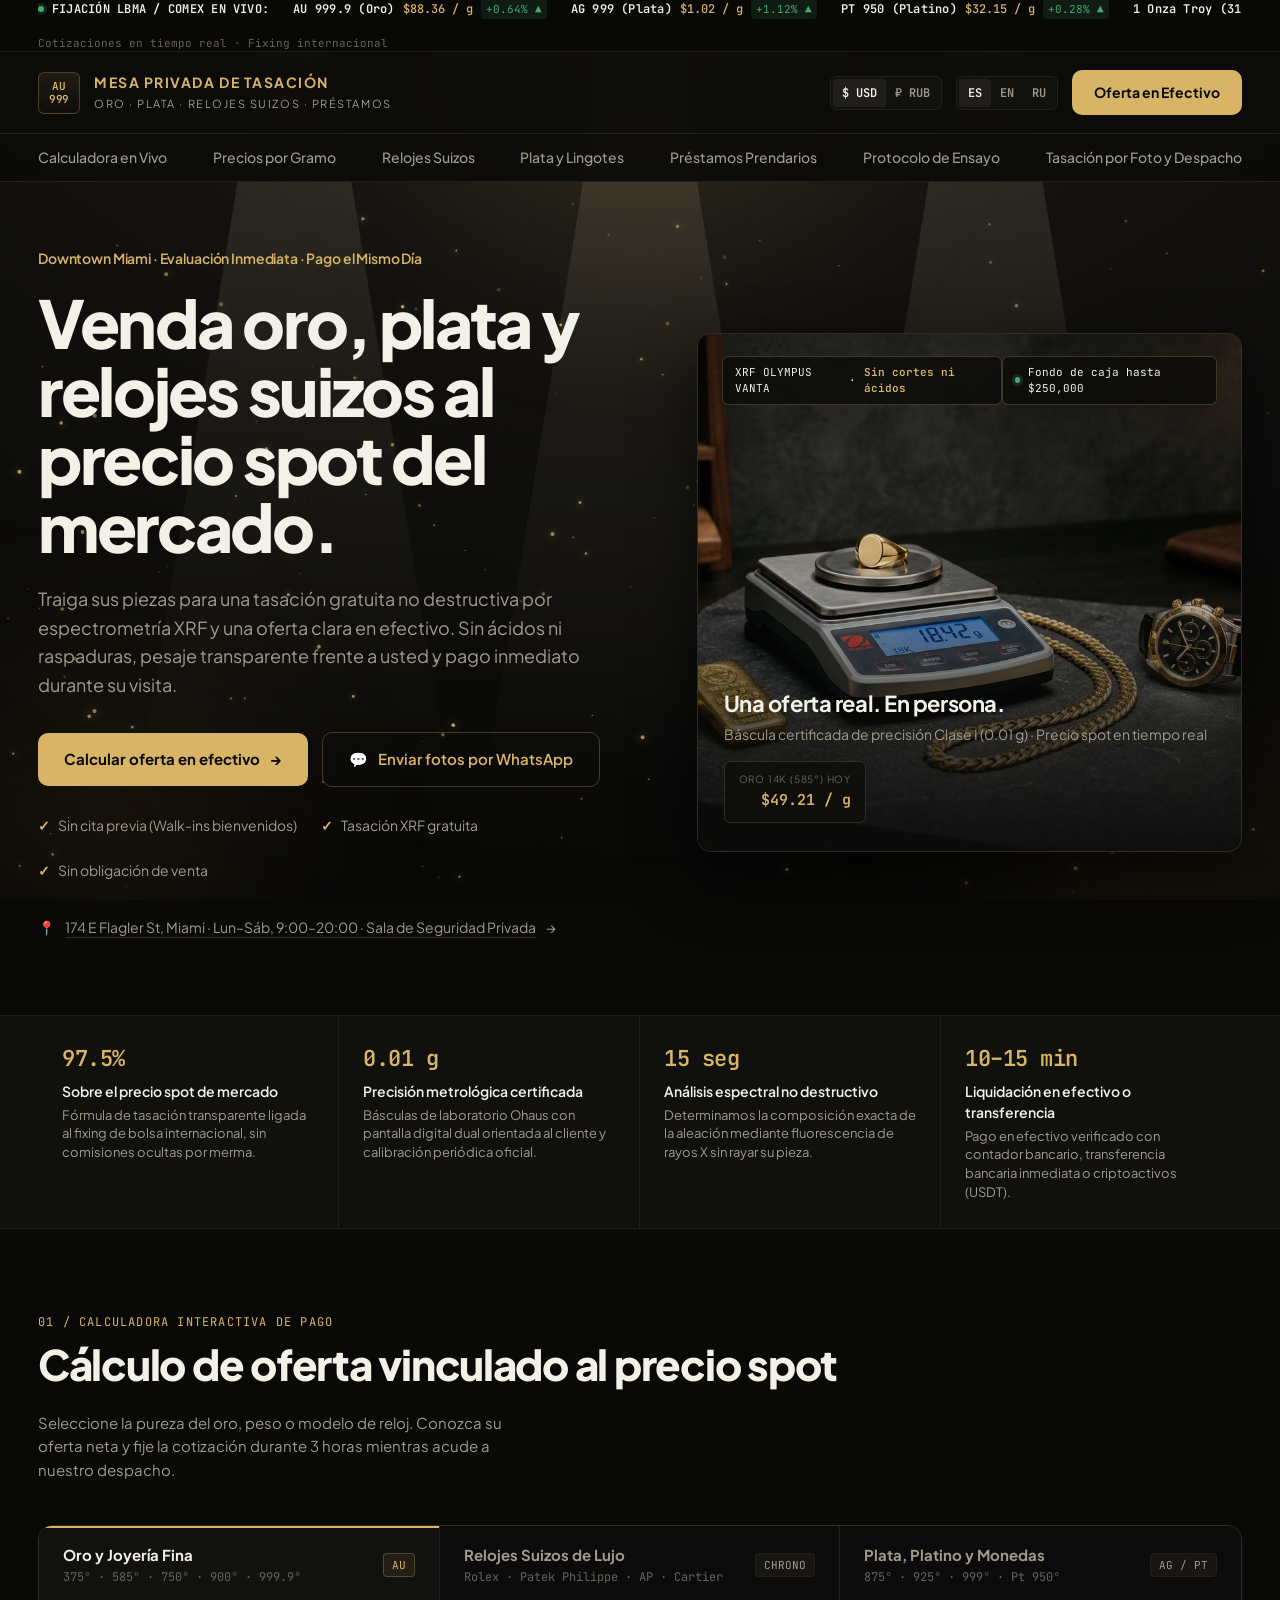
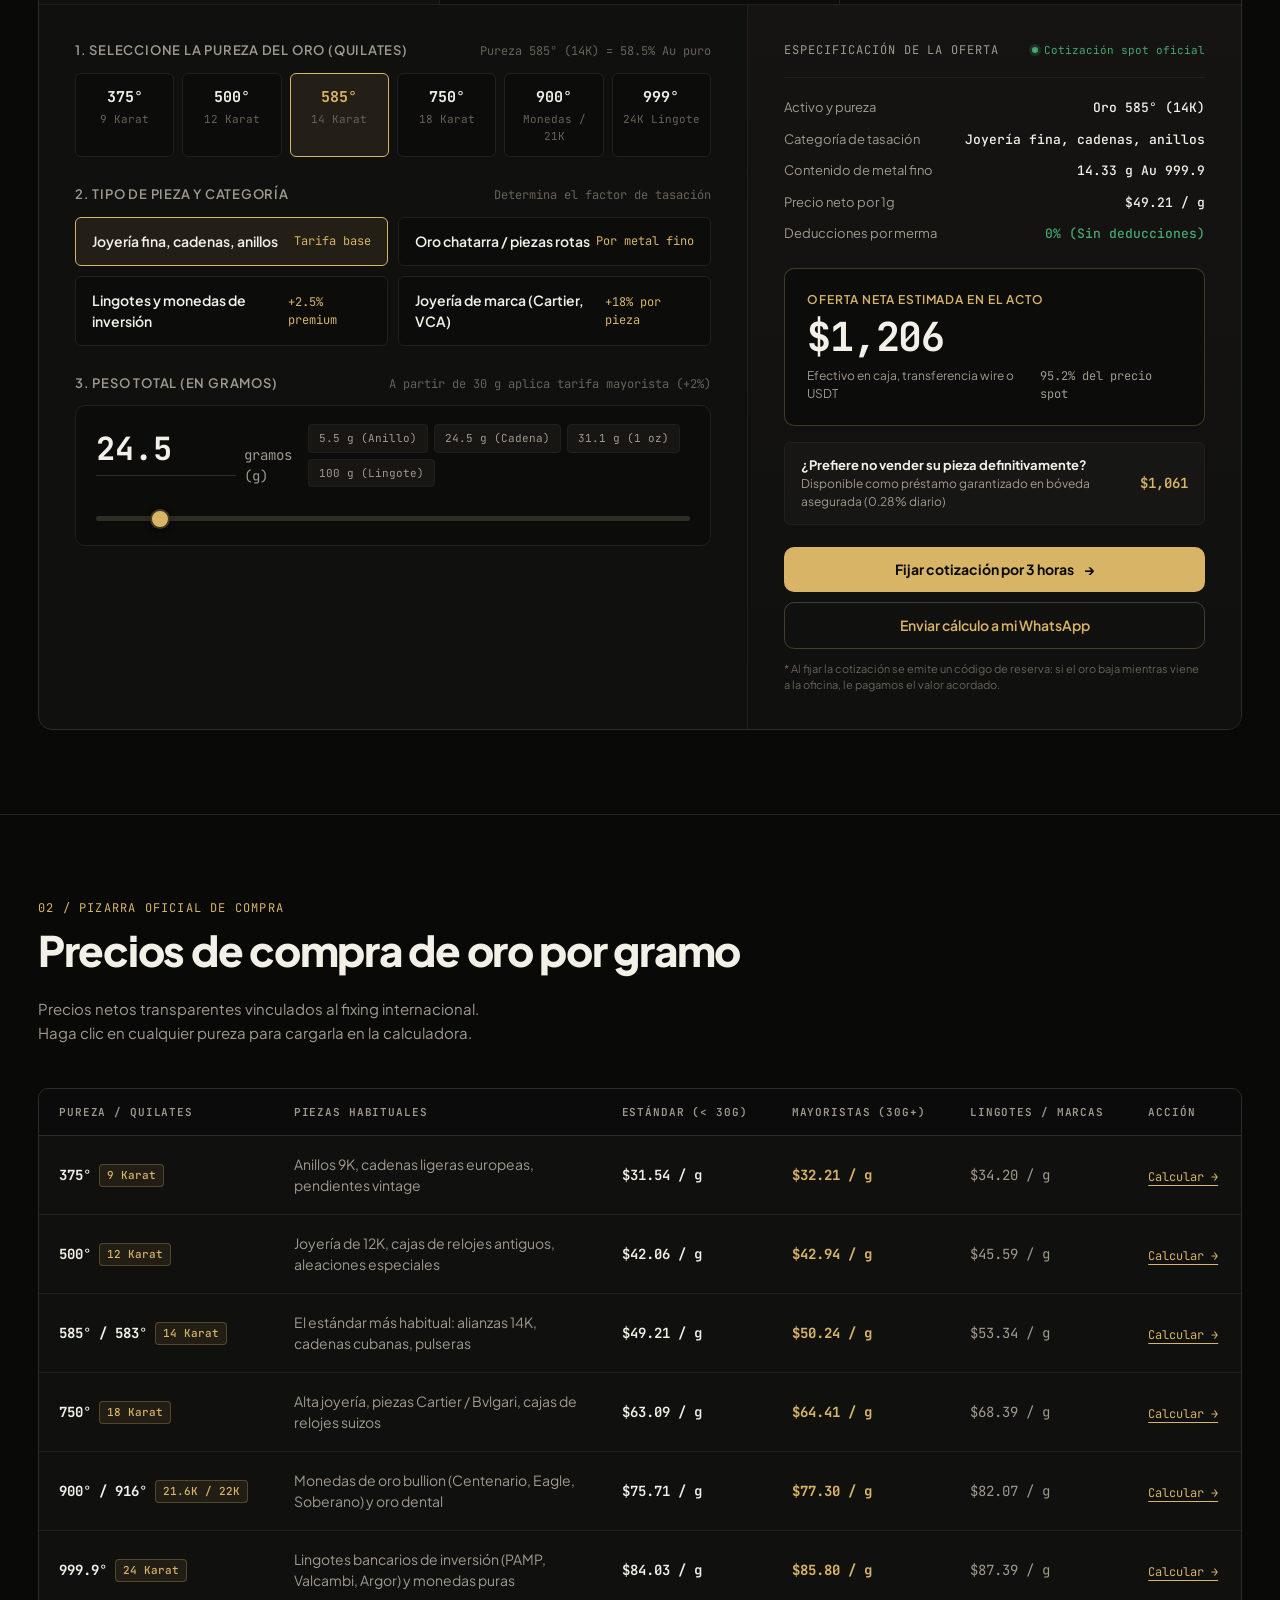
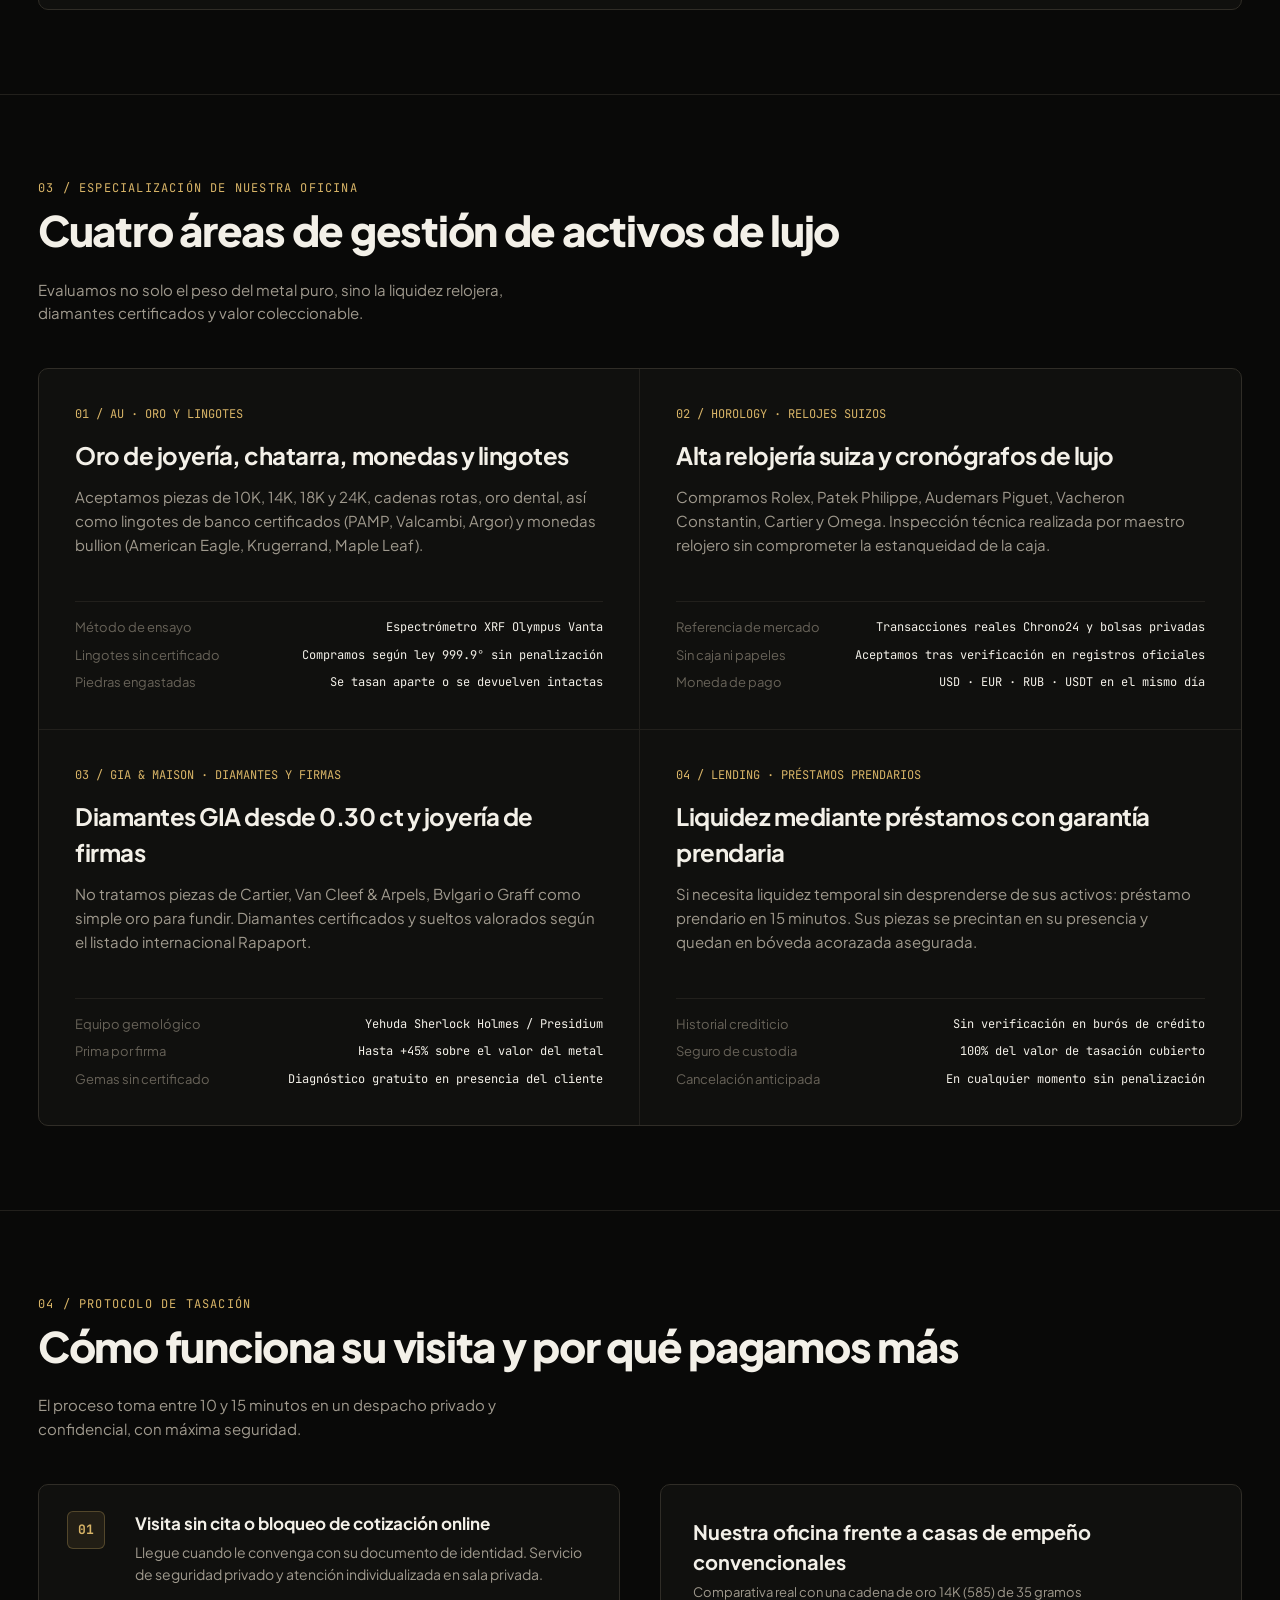
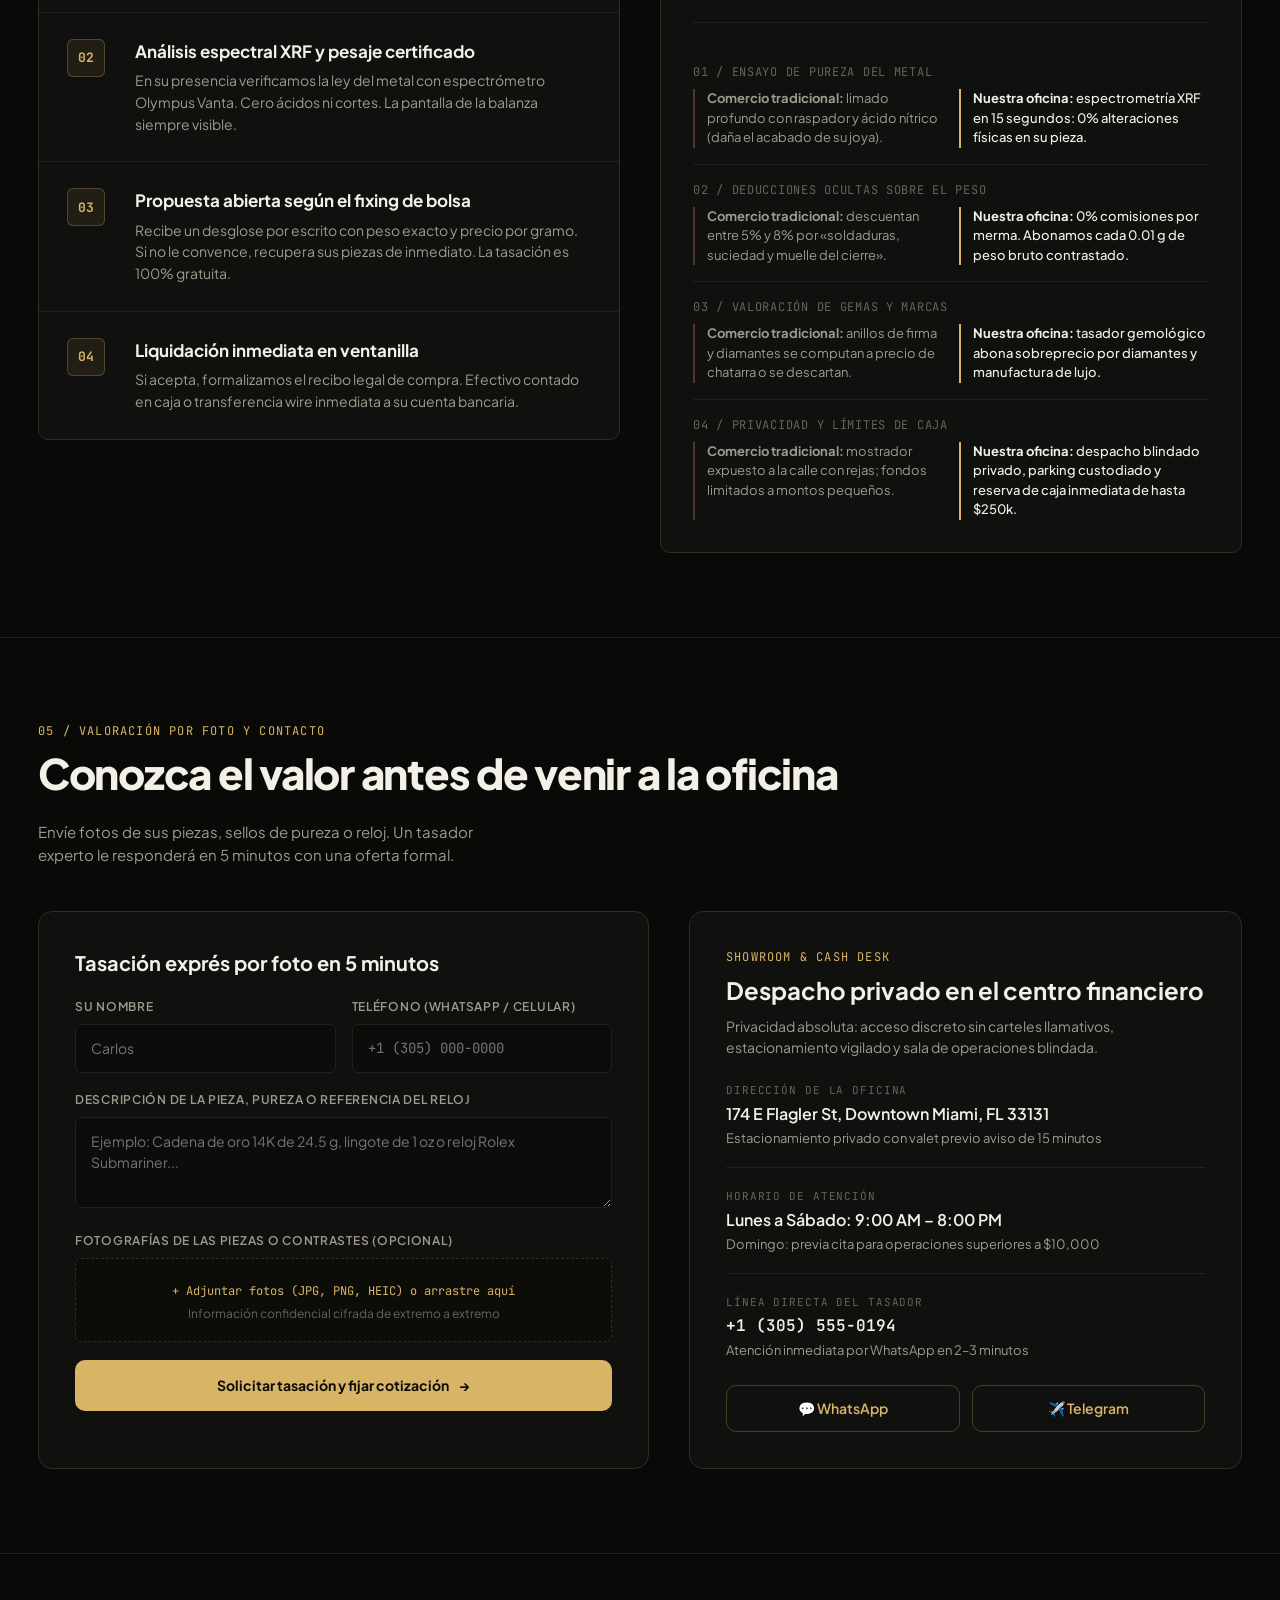
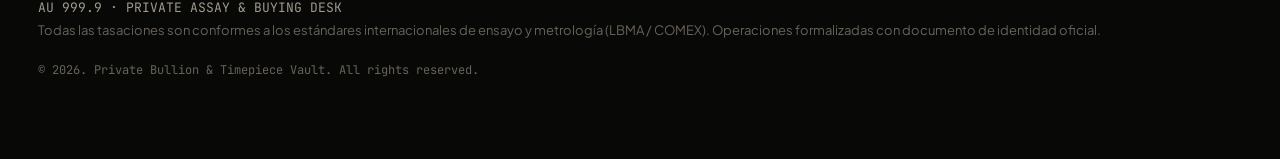
==== index.html @ cec9e01a "Gold, silver & watch private buying desk landing page" ====
<!DOCTYPE html>
<html lang="es">
<head>
  <meta charset="UTF-8" />
  <meta name="viewport" content="width=device-width, initial-scale=1.0" />
  <title data-i18n="page_title">Oficina Privada de Tasación · Oro, Plata y Relojes Suizos</title>
  <link rel="preconnect" href="https://fonts.googleapis.com">
  <link rel="preconnect" href="https://fonts.gstatic.com" crossorigin>
  <link href="https://fonts.googleapis.com/css2?family=Instrument+Serif:ital@0;1&family=JetBrains+Mono:wght@400;500;600;700&family=Plus+Jakarta+Sans:wght@400;500;600;700;800&display=swap" rel="stylesheet">
  <link rel="stylesheet" href="./styles.css" />
</head>
<body>

  <!-- IER ANIMATED BACKGROUND LAYER -->
  <div class="ier-bg" aria-hidden="true">
    <div class="ier-bg__blob ier-bg__blob--1"></div>
    <div class="ier-bg__blob ier-bg__blob--2"></div>
    <div class="ier-bg__blob ier-bg__blob--3"></div>
    <div class="ier-bg__lines"></div>
    <div class="ier-bg__beam ier-bg__beam--1"></div>
    <div class="ier-bg__beam ier-bg__beam--2"></div>
    <div class="ier-bg__beam ier-bg__beam--3"></div>
    <canvas></canvas>
    <div class="ier-bg__sheen"></div>
    <div class="ier-bg__vignette"></div>
  </div>

  <div class="page-content">
  <!-- TOP LIVE SPOT TICKER BAR -->
  <div class="spot-strip">
    <div class="container spot-strip-inner">
      <div class="spot-tickers">
        <div class="spot-item">
          <span class="spot-dot"></span>
          <span class="spot-symbol" data-i18n="spot_label">FIJACIÓN LBMA / COMEX:</span>
        </div>
        <div class="spot-item">
          <span class="spot-symbol" data-i18n="spot_au_name">AU 999.9 (Oro)</span>
          <span class="spot-price" id="ticker-au">$88.36/g</span>
          <span class="spot-delta">+0.64% ▲</span>
        </div>
        <div class="spot-item">
          <span class="spot-symbol" data-i18n="spot_ag_name">AG 999 (Plata)</span>
          <span class="spot-price" id="ticker-ag">$1.02/g</span>
          <span class="spot-delta">+1.12% ▲</span>
        </div>
        <div class="spot-item">
          <span class="spot-symbol" data-i18n="spot_pt_name">PT 950 (Platino)</span>
          <span class="spot-price" id="ticker-pt">$32.15/g</span>
          <span class="spot-delta">+0.28% ▲</span>
        </div>
        <div class="spot-item">
          <span class="spot-symbol" data-i18n="spot_oz_name">1 Onza Troy (31.1035 g)</span>
          <span class="spot-price" id="ticker-oz">$2,748.50</span>
        </div>
      </div>
      <div class="spot-meta">
        <span class="spot-source" id="spot-updated-time" data-i18n="spot_updated_text">Cotizaciones en tiempo real · Fixing internacional</span>
      </div>
    </div>
  </div>

  <!-- SITE HEADER (INSPIRED BY IRON EAGLE RESERVE LAYOUT, UNBRANDED LUXURY) -->
  <header class="site-header">
    <div class="container">
      <div class="header-top">
        <a href="#" class="brand-mark">
          <div class="hallmark-stamp" title="Contrastes de ensayo AU 999.9">
            AU<br>999
          </div>
          <div class="brand-text-wrap">
            <span class="brand-title" id="editable-brand-title" data-i18n="brand_title">MESA PRIVADA DE TASACIÓN</span>
            <span class="brand-subtitle" id="editable-brand-sub" data-i18n="brand_subtitle">ORO · PLATA · RELOJES SUIZOS · PRÉSTAMOS</span>
          </div>
        </a>

        <div class="header-actions">
          <div class="currency-switch" aria-label="Moneda de cotización">
            <button type="button" class="switch-btn active" data-curr="usd" id="btn-curr-usd">$ USD</button>
            <button type="button" class="switch-btn" data-curr="rub" id="btn-curr-rub">₽ RUB</button>
          </div>

          <div class="lang-switch" aria-label="Idioma">
            <button type="button" class="switch-btn active" data-lang="es" id="btn-lang-es">ES</button>
            <button type="button" class="switch-btn" data-lang="en" id="btn-lang-en">EN</button>
            <button type="button" class="switch-btn" data-lang="ru" id="btn-lang-ru">RU</button>
          </div>

          <a href="#calculator-section" class="btn-gold" data-i18n="header_cta">Oferta en Efectivo</a>
        </div>
      </div>
    </div>

    <div class="header-nav-bar">
      <div class="container">
        <nav class="header-nav">
          <a href="#calculator-section" class="nav-link" data-i18n="nav_calc">Calculadora en Vivo</a>
          <a href="#rates-section" class="nav-link" data-i18n="nav_gold">Precios por Gramo</a>
          <a href="#categories-section" class="nav-link" data-i18n="nav_watches">Relojes Suizos</a>
          <a href="#categories-section" class="nav-link" data-i18n="nav_silver">Plata y Lingotes</a>
          <a href="#categories-section" class="nav-link" data-i18n="nav_loans">Préstamos Prendarios</a>
          <a href="#protocol-section" class="nav-link" data-i18n="nav_protocol">Protocolo de Ensayo</a>
          <a href="#contact-section" class="nav-link" data-i18n="nav_contact">Tasación por Foto y Despacho</a>
        </nav>
      </div>
    </div>
  </header>

  <!-- HERO SECTION -->
  <section class="hero-section">
    <div class="container">
      <div class="hero-grid">
        <!-- Left Column -->
        <div class="hero-copy">
          <div class="hero-eyebrow" id="hero-eyebrow" data-i18n="hero_eyebrow">
            Downtown Miami · Evaluación Inmediata · Pago el Mismo Día
          </div>

          <h1 class="hero-title" data-i18n="hero_title">
            Venda oro, plata y relojes suizos al precio spot del mercado.
          </h1>

          <p class="hero-lead" data-i18n="hero_lead">
            Traiga sus piezas para una tasación gratuita no destructiva por espectrometría XRF y una oferta clara en efectivo. Sin ácidos ni raspaduras, pesaje transparente frente a usted y pago inmediato durante su visita.
          </p>

          <div class="hero-cta-row">
            <a href="#calculator-section" class="btn-gold">
              <span data-i18n="hero_btn_primary">Calcular oferta en efectivo</span>
              <span>→</span>
            </a>
            <button type="button" class="btn-outline-gold" id="open-photo-modal-btn">
              <span>💬</span>
              <span data-i18n="hero_btn_whatsapp">Enviar fotos por WhatsApp</span>
            </button>
          </div>

          <div class="hero-trust-row">
            <div class="trust-item">
              <span class="trust-check">✓</span>
              <span data-i18n="trust_1">Sin cita previa (Walk-ins bienvenidos)</span>
            </div>
            <div class="trust-item">
              <span class="trust-check">✓</span>
              <span data-i18n="trust_2">Tasación XRF gratuita</span>
            </div>
            <div class="trust-item">
              <span class="trust-check">✓</span>
              <span data-i18n="trust_3">Sin obligación de venta</span>
            </div>
          </div>

          <a href="#contact-section" class="hero-location-link">
            <span>📍</span>
            <span class="hero-location-text" id="hero-address-line" data-i18n="hero_address">
              174 E Flagler St, Miami · Lun–Sáb, 9:00–20:00 · Sala de Seguridad Privada
            </span>
            <span>→</span>
          </a>
        </div>

        <!-- Right Column: Studio Desk Photograph -->
        <div class="hero-visual-card">
          <img
            src="./hero-desk.jpg"
            alt="Mesa de ensayo de metales preciosos y alta relojería"
            class="hero-visual-img"
          />
          <div class="hero-visual-overlay"></div>

          <div class="hero-visual-top">
            <div class="assay-badge">
              <span>XRF OLYMPUS VANTA</span>
              <span>·</span>
              <span class="assay-badge-gold" data-i18n="badge_no_acid">Sin cortes ni ácidos</span>
            </div>
            <div class="assay-badge">
              <span class="spot-dot"></span>
              <span id="badge-cash-desk-text" data-i18n="badge_cash_desk">Fondo de caja hasta $250,000</span>
            </div>
          </div>

          <div class="hero-visual-bottom">
            <div class="hero-visual-caption">
              <h3 data-i18n="photo_caption_title">Una oferta real. En persona.</h3>
              <p id="photo-caption-sub" data-i18n="photo_caption_sub">Báscula certificada de precisión Clase I (0.01 g) · Precio spot en tiempo real</p>
            </div>
            <div class="hero-live-scale-pill">
              <span class="scale-pill-label" data-i18n="scale_pill_label">Oro 14K (585°) hoy</span>
              <span class="scale-pill-value" id="hero-pill-585">$49.50 / g</span>
            </div>
          </div>
        </div>
      </div>
    </div>
  </section>

  <!-- KEY GUARANTEES LEDGER STRIP -->
  <div class="ledger-strip">
    <div class="container">
      <div class="ledger-grid">
        <div class="ledger-cell">
          <div class="ledger-num tabular">97.5%</div>
          <div class="ledger-title" data-i18n="ledger_1_title">Sobre el precio spot de mercado</div>
          <div class="ledger-desc" data-i18n="ledger_1_desc">Fórmula de tasación transparente ligada al fixing de bolsa internacional, sin comisiones ocultas por merma.</div>
        </div>
        <div class="ledger-cell">
          <div class="ledger-num tabular">0.01 g</div>
          <div class="ledger-title" data-i18n="ledger_2_title">Precisión metrológica certificada</div>
          <div class="ledger-desc" data-i18n="ledger_2_desc">Básculas de laboratorio Ohaus con pantalla digital dual orientada al cliente y calibración periódica oficial.</div>
        </div>
        <div class="ledger-cell">
          <div class="ledger-num tabular">15 seg</div>
          <div class="ledger-title" data-i18n="ledger_3_title">Análisis espectral no destructivo</div>
          <div class="ledger-desc" data-i18n="ledger_3_desc">Determinamos la composición exacta de la aleación mediante fluorescencia de rayos X sin rayar su pieza.</div>
        </div>
        <div class="ledger-cell">
          <div class="ledger-num tabular">10–15 min</div>
          <div class="ledger-title" data-i18n="ledger_4_title">Liquidación en efectivo o transferencia</div>
          <div class="ledger-desc" data-i18n="ledger_4_desc">Pago en efectivo verificado con contador bancario, transferencia bancaria inmediata o criptoactivos (USDT).</div>
        </div>
      </div>
    </div>
  </div>

  <!-- INTERACTIVE CALCULATOR SECTION -->
  <section class="section" id="calculator-section">
    <div class="container">
      <div class="section-header">
        <div>
          <span class="section-kicker" data-i18n="calc_kicker">01 / CALCULADORA INTERACTIVA DE PAGO</span>
          <h2 class="section-title" data-i18n="calc_title">Cálculo de oferta vinculado al precio spot</h2>
        </div>
        <p class="section-subtitle" data-i18n="calc_subtitle">
          Seleccione la pureza del oro, peso o modelo de reloj. Conozca su oferta neta y fije la cotización durante 3 horas mientras acude a nuestro despacho.
        </p>
      </div>

      <div class="calc-shell">
        <!-- 3 Mode Tabs -->
        <div class="calc-tabs" role="tablist">
          <button type="button" class="calc-tab active" data-tab="gold" role="tab">
            <div>
              <span class="calc-tab-title" data-i18n="tab_gold_title">Oro y Joyería Fina</span>
              <span class="calc-tab-sub" data-i18n="tab_gold_sub">375° · 585° · 750° · 900° · 999.9°</span>
            </div>
            <span class="calc-tab-tag">AU</span>
          </button>

          <button type="button" class="calc-tab" data-tab="watches" role="tab">
            <div>
              <span class="calc-tab-title" data-i18n="tab_watches_title">Relojes Suizos de Lujo</span>
              <span class="calc-tab-sub" data-i18n="tab_watches_sub">Rolex · Patek Philippe · AP · Cartier</span>
            </div>
            <span class="calc-tab-tag">CHRONO</span>
          </button>

          <button type="button" class="calc-tab" data-tab="silver" role="tab">
            <div>
              <span class="calc-tab-title" data-i18n="tab_silver_title">Plata, Platino y Monedas</span>
              <span class="calc-tab-sub" data-i18n="tab_silver_sub">875° · 925° · 999° · Pt 950°</span>
            </div>
            <span class="calc-tab-tag">AG / PT</span>
          </button>
        </div>

        <div class="calc-body">
          <!-- LEFT: CONTROLS -->
          <div class="calc-controls">

            <!-- MODE 1: GOLD CONTROLS -->
            <div id="panel-gold" class="calc-mode-panel">
              <div class="control-group">
                <div class="control-label-row">
                  <span class="control-label" data-i18n="lbl_select_purity">1. Seleccione la pureza del oro (Quilates)</span>
                  <span class="control-hint" id="purity-hint">Oro 14K (585) = 58.5% Au puro</span>
                </div>
                <div class="karat-grid" id="gold-karat-grid">
                  <button type="button" class="karat-btn" data-purity="0.375" data-label="375° (9K)">
                    <span class="karat-main">375°</span>
                    <span class="karat-sub">9 Karat</span>
                  </button>
                  <button type="button" class="karat-btn" data-purity="0.500" data-label="500° (12K)">
                    <span class="karat-main">500°</span>
                    <span class="karat-sub">12 Karat</span>
                  </button>
                  <button type="button" class="karat-btn active" data-purity="0.585" data-label="585° (14K)">
                    <span class="karat-main">585°</span>
                    <span class="karat-sub">14 Karat</span>
                  </button>
                  <button type="button" class="karat-btn" data-purity="0.750" data-label="750° (18K)">
                    <span class="karat-main">750°</span>
                    <span class="karat-sub">18 Karat</span>
                  </button>
                  <button type="button" class="karat-btn" data-purity="0.900" data-label="900° (21.6K)">
                    <span class="karat-main">900°</span>
                    <span class="karat-sub">Monedas / 21K</span>
                  </button>
                  <button type="button" class="karat-btn" data-purity="0.999" data-label="999.9° (24K)">
                    <span class="karat-main">999°</span>
                    <span class="karat-sub">24K Lingote</span>
                  </button>
                </div>
              </div>

              <div class="control-group">
                <div class="control-label-row">
                  <span class="control-label" data-i18n="lbl_item_category">2. Tipo de pieza y categoría</span>
                  <span class="control-hint" data-i18n="lbl_item_category_hint">Determina el factor de tasación</span>
                </div>
                <div class="category-pills" id="gold-category-grid">
                  <button type="button" class="cat-pill active" data-mult="1.0" data-cat-id="jewelry">
                    <span class="cat-pill-name" data-i18n="cat_jewelry">Joyería fina, cadenas, anillos</span>
                    <span class="cat-pill-rate" data-i18n="cat_rate_base">Tarifa base</span>
                  </button>
                  <button type="button" class="cat-pill" data-mult="0.97" data-cat-id="scrap">
                    <span class="cat-pill-name" data-i18n="cat_scrap">Oro chatarra / piezas rotas</span>
                    <span class="cat-pill-rate" data-i18n="cat_rate_melt">Por metal fino</span>
                  </button>
                  <button type="button" class="cat-pill" data-mult="1.025" data-cat-id="bullion">
                    <span class="cat-pill-name" data-i18n="cat_bullion">Lingotes y monedas de inversión</span>
                    <span class="cat-pill-rate">+2.5% premium</span>
                  </button>
                  <button type="button" class="cat-pill" data-mult="1.18" data-cat-id="branded">
                    <span class="cat-pill-name" data-i18n="cat_branded">Joyería de marca (Cartier, VCA)</span>
                    <span class="cat-pill-rate">+18% por pieza</span>
                  </button>
                </div>
              </div>

              <div class="control-group">
                <div class="control-label-row">
                  <span class="control-label" data-i18n="lbl_weight">3. Peso total (en gramos)</span>
                  <span class="control-hint" id="volume-tier-hint" data-i18n="lbl_tier_hint">A partir de 30 g aplica tarifa mayorista (+2%)</span>
                </div>
                <div class="weight-box">
                  <div class="weight-top-row">
                    <div class="weight-input-wrap">
                      <input
                        type="number"
                        id="gold-weight-input"
                        class="weight-number-input tabular"
                        value="24.5"
                        min="0.5"
                        max="5000"
                        step="0.5"
                      />
                      <span class="weight-unit-label" data-i18n="unit_grams">gramos (g)</span>
                    </div>
                    <div class="weight-presets">
                      <button type="button" class="preset-chip" data-weight="5.5" data-i18n="preset_ring">5.5 g (Anillo)</button>
                      <button type="button" class="preset-chip" data-weight="24.5" data-i18n="preset_chain">24.5 g (Cadena)</button>
                      <button type="button" class="preset-chip" data-weight="31.1">31.1 g (1 oz)</button>
                      <button type="button" class="preset-chip" data-weight="100" data-i18n="preset_bar">100 g (Lingote)</button>
                    </div>
                  </div>
                  <input
                    type="range"
                    id="gold-weight-slider"
                    class="range-slider"
                    min="1"
                    max="250"
                    step="0.5"
                    value="24.5"
                  />
                </div>
              </div>
            </div>

            <!-- MODE 2: LUXURY WATCHES CONTROLS -->
            <div id="panel-watches" class="calc-mode-panel" style="display: none;">
              <div class="control-group">
                <div class="control-label-row">
                  <span class="control-label" data-i18n="lbl_watch_model">1. Seleccione la manufactura y referencia</span>
                  <span class="control-hint" data-i18n="lbl_watch_index_hint">Índice en tiempo real Chrono24</span>
                </div>
                <select id="watch-model-select" class="custom-select">
                  <option value="rolex_sub" data-usd="11200" data-name="Rolex Submariner Date 41mm (Ref. 126610LN)">Rolex — Submariner Date 41mm (Ref. 126610LN)</option>
                  <option value="rolex_dj" data-usd="9400" data-name="Rolex Datejust 41 Fluted / Jubilee (Ref. 126334)">Rolex — Datejust 41 Fluted / Jubilee (Ref. 126334)</option>
                  <option value="rolex_daytona" data-usd="24500" data-name="Rolex Cosmograph Daytona Steel (Ref. 116500LN)">Rolex — Cosmograph Daytona Steel (Ref. 116500LN)</option>
                  <option value="rolex_gmt" data-usd="17800" data-name="Rolex GMT-Master II Pepsi (Ref. 126710BLRO)">Rolex — GMT-Master II "Pepsi" (Ref. 126710BLRO)</option>
                  <option value="rolex_dd" data-usd="33500" data-name="Rolex Day-Date 40 Yellow Gold (Ref. 228238)">Rolex — Day-Date 40 Yellow Gold 18K (Ref. 228238)</option>
                  <option value="ap_ro" data-usd="34000" data-name="Audemars Piguet Royal Oak 41mm (Ref. 15500ST)">Audemars Piguet — Royal Oak Selfwinding 41mm (Ref. 15500ST)</option>
                  <option value="pp_nautilus" data-usd="82000" data-name="Patek Philippe Nautilus (Ref. 5711/1A-010)">Patek Philippe — Nautilus Steel (Ref. 5711/1A-010)</option>
                  <option value="pp_aquanaut" data-usd="49000" data-name="Patek Philippe Aquanaut (Ref. 5167A-001)">Patek Philippe — Aquanaut 40mm (Ref. 5167A-001)</option>
                  <option value="cartier_santos" data-usd="5600" data-name="Cartier Santos de Cartier Large (Ref. WSSA0018)">Cartier — Santos de Cartier Large (Ref. WSSA0018)</option>
                  <option value="omega_speedy" data-usd="5100" data-name="Omega Speedmaster Moonwatch Co-Axial (Ref. 310.30.42.50)">Omega — Speedmaster Moonwatch Co-Axial (Ref. 310.30.42.50)</option>
                </select>
              </div>

              <div class="control-group">
                <div class="control-label-row">
                  <span class="control-label" data-i18n="lbl_watch_set">2. Dotación (Caja y Documentación)</span>
                </div>
                <div class="category-pills" id="watch-set-grid">
                  <button type="button" class="cat-pill active" data-set-mult="1.0" data-set-id="full">
                    <span class="cat-pill-name" data-i18n="watch_set_full">Set Completo (Caja + Garantía)</span>
                    <span class="cat-pill-rate">100% cotización</span>
                  </button>
                  <button type="button" class="cat-pill" data-set-mult="0.93" data-set-id="papers">
                    <span class="cat-pill-name" data-i18n="watch_set_papers">Reloj + Documentos (sin caja)</span>
                    <span class="cat-pill-rate">-7%</span>
                  </button>
                  <button type="button" class="cat-pill" data-set-mult="0.91" data-set-id="box">
                    <span class="cat-pill-name" data-i18n="watch_set_box">Reloj + Caja (sin tarjeta)</span>
                    <span class="cat-pill-rate">-9%</span>
                  </button>
                  <button type="button" class="cat-pill" data-set-mult="0.85" data-set-id="watch">
                    <span class="cat-pill-name" data-i18n="watch_set_only">Solo el reloj (Watch only)</span>
                    <span class="cat-pill-rate">-15%</span>
                  </button>
                </div>
              </div>

              <div class="control-group">
                <div class="control-label-row">
                  <span class="control-label" data-i18n="lbl_watch_cond">3. Estado de conservación</span>
                </div>
                <div class="category-pills" id="watch-cond-grid">
                  <button type="button" class="cat-pill" data-cond-mult="1.06" data-cond-id="unworn">
                    <span class="cat-pill-name" data-i18n="watch_cond_unworn">Nuevo / Sin estrenar (Unworn)</span>
                    <span class="cat-pill-rate">+6% prima</span>
                  </button>
                  <button type="button" class="cat-pill active" data-cond-mult="1.0" data-cond-id="excellent">
                    <span class="cat-pill-name" data-i18n="watch_cond_excellent">Excelente (sin pulido)</span>
                    <span class="cat-pill-rate">Precio base</span>
                  </button>
                  <button type="button" class="cat-pill" data-cond-mult="0.92" data-cond-id="good">
                    <span class="cat-pill-name" data-i18n="watch_cond_good">Marcas normales de uso</span>
                    <span class="cat-pill-rate">-8%</span>
                  </button>
                  <button type="button" class="cat-pill" data-cond-mult="0.83" data-cond-id="service">
                    <span class="cat-pill-name" data-i18n="watch_cond_service">Requiere revisión mecánica</span>
                    <span class="cat-pill-rate">-17%</span>
                  </button>
                </div>
              </div>
            </div>

            <!-- MODE 3: SILVER & PLATINUM CONTROLS -->
            <div id="panel-silver" class="calc-mode-panel" style="display: none;">
              <div class="control-group">
                <div class="control-label-row">
                  <span class="control-label" data-i18n="lbl_silver_metal">1. Seleccione metal y pureza</span>
                </div>
                <div class="category-pills" id="silver-metal-grid">
                  <button type="button" class="cat-pill active" data-metal="ag925">
                    <span class="cat-pill-name" data-i18n="silver_925">Plata 925° (Sterling / Joyas)</span>
                    <span class="cat-pill-rate">Joyería / Cubertería</span>
                  </button>
                  <button type="button" class="cat-pill" data-metal="ag999">
                    <span class="cat-pill-name" data-i18n="silver_999">Plata 999° (Lingotes y monedas)</span>
                    <span class="cat-pill-rate">Inversión pura</span>
                  </button>
                  <button type="button" class="cat-pill" data-metal="ag875">
                    <span class="cat-pill-name" data-i18n="silver_875">Plata 875° (Vintage y vajilla)</span>
                    <span class="cat-pill-rate">Antigüedades</span>
                  </button>
                  <button type="button" class="cat-pill" data-metal="pt950">
                    <span class="cat-pill-name" data-i18n="plat_950">Platino 950° (Platinum)</span>
                    <span class="cat-pill-rate">Alta joyería / Lingotes</span>
                  </button>
                </div>
              </div>

              <div class="control-group">
                <div class="control-label-row">
                  <span class="control-label" data-i18n="lbl_silver_weight">2. Peso del lote (en gramos)</span>
                </div>
                <div class="weight-box">
                  <div class="weight-top-row">
                    <div class="weight-input-wrap">
                      <input
                        type="number"
                        id="silver-weight-input"
                        class="weight-number-input tabular"
                        value="250"
                        min="5"
                        max="25000"
                        step="5"
                      />
                      <span class="weight-unit-label" data-i18n="unit_grams">gramos (g)</span>
                    </div>
                    <div class="weight-presets">
                      <button type="button" class="preset-chip silver-preset" data-sweight="50">50 g</button>
                      <button type="button" class="preset-chip silver-preset" data-sweight="250" data-i18n="preset_set">250 g (Juego)</button>
                      <button type="button" class="preset-chip silver-preset" data-sweight="1000" data-i18n="preset_kilo">1 000 g (1 kg)</button>
                    </div>
                  </div>
                  <input
                    type="range"
                    id="silver-weight-slider"
                    class="range-slider"
                    min="10"
                    max="2000"
                    step="10"
                    value="250"
                  />
                </div>
              </div>
            </div>

          </div>

          <!-- RIGHT: TRANSPARENT ASSAY RECEIPT -->
          <div class="calc-receipt">
            <div>
              <div class="receipt-header">
                <span class="receipt-title" data-i18n="receipt_header">ESPECIFICACIÓN DE LA OFERTA</span>
                <span class="receipt-status">
                  <span class="spot-dot"></span>
                  <span data-i18n="receipt_live">Cotización spot oficial</span>
                </span>
              </div>

              <div class="receipt-rows">
                <div class="receipt-row">
                  <span class="receipt-row-label" id="rec-label-1" data-i18n="rec_lbl_1">Activo y pureza</span>
                  <span class="receipt-row-val" id="rec-val-1">Oro 585° (14K)</span>
                </div>
                <div class="receipt-row">
                  <span class="receipt-row-label" id="rec-label-2" data-i18n="rec_lbl_2">Categoría de tasación</span>
                  <span class="receipt-row-val" id="rec-val-2">Joyería fina</span>
                </div>
                <div class="receipt-row">
                  <span class="receipt-row-label" id="rec-label-3" data-i18n="rec_lbl_3">Contenido de metal fino</span>
                  <span class="receipt-row-val" id="rec-val-3">14.33 g Au 999.9</span>
                </div>
                <div class="receipt-row">
                  <span class="receipt-row-label" id="rec-label-4" data-i18n="rec_lbl_4">Precio neto por 1g</span>
                  <span class="receipt-row-val" id="rec-val-4">$49.50 / g</span>
                </div>
                <div class="receipt-row">
                  <span class="receipt-row-label" id="rec-label-5" data-i18n="rec_lbl_5">Deducciones por merma</span>
                  <span class="receipt-row-val" style="color: var(--spot-up);" data-i18n="rec_no_deductions">0% (Sin deducciones)</span>
                </div>
              </div>

              <div class="receipt-payout-box">
                <span class="payout-label" data-i18n="payout_label">OFERTA NETA ESTIMADA EN EL ACTO</span>
                <div class="payout-amount tabular" id="final-payout-display">$1,212.75</div>
                <div class="payout-sub">
                  <span data-i18n="payout_method">Efectivo en caja, transferencia wire o USDT</span>
                  <span class="mono" id="payout-rate-percent">95.2% del spot</span>
                </div>
              </div>

              <div class="loan-alternative-box">
                <div class="loan-alt-text">
                  <strong data-i18n="loan_alt_title">¿Prefiere no vender su pieza definitivamente?</strong>
                  <span data-i18n="loan_alt_sub">Disponible como préstamo garantizado en bóveda asegurada (0.28% diario)</span>
                </div>
                <div class="loan-alt-val tabular" id="loan-payout-display">$1,067.00</div>
              </div>
            </div>

            <div>
              <div class="receipt-actions">
                <button type="button" class="btn-gold" id="lock-offer-btn">
                  <span data-i18n="btn_lock_rate">Fijar cotización por 3 horas</span>
                  <span>→</span>
                </button>
                <button type="button" class="btn-outline-gold" id="send-calc-whatsapp-btn">
                  <span data-i18n="btn_send_calc">Enviar cálculo a mi WhatsApp</span>
                </button>
              </div>
              <p class="receipt-footnote" data-i18n="receipt_footnote">
                * Al fijar la cotización se emite un código de reserva: si el oro baja mientras viene a la oficina, le pagamos el valor acordado.
              </p>
            </div>
          </div>
        </div>
      </div>
    </div>
  </section>

  <!-- LIVE BUYING RATES BOARD (PRICE PER 1 GRAM) -->
  <section class="section" id="rates-section">
    <div class="container">
      <div class="section-header">
        <div>
          <span class="section-kicker" data-i18n="rates_kicker">02 / PIZARRA OFICIAL DE COMPRA</span>
          <h2 class="section-title" data-i18n="rates_title">Precios de compra de oro por gramo</h2>
        </div>
        <p class="section-subtitle" data-i18n="rates_subtitle">
          Precios netos transparentes vinculados al fixing internacional. Haga clic en cualquier pureza para cargarla en la calculadora.
        </p>
      </div>

      <div class="rates-table-wrap">
        <table class="rates-table">
          <thead>
            <tr>
              <th data-i18n="th_purity">Pureza / Quilates</th>
              <th data-i18n="th_examples">Piezas habituales</th>
              <th data-i18n="th_std">Estándar (< 30g)</th>
              <th data-i18n="th_vip">Mayoristas (30g+)</th>
              <th data-i18n="th_bullion">Lingotes / Marcas</th>
              <th data-i18n="th_action">Acción</th>
            </tr>
          </thead>
          <tbody id="rates-table-body">
            <!-- Populated dynamically by app.js -->
          </tbody>
        </table>
      </div>
    </div>
  </section>

  <!-- 4 CORE DIRECTIONS: WHAT WE BUY & LOANS -->
  <section class="section" id="categories-section">
    <div class="container">
      <div class="section-header">
        <div>
          <span class="section-kicker" data-i18n="dirs_kicker">03 / ESPECIALIZACIÓN DE NUESTRA OFICINA</span>
          <h2 class="section-title" data-i18n="dirs_title">Cuatro áreas de gestión de activos de lujo</h2>
        </div>
        <p class="section-subtitle" data-i18n="dirs_subtitle">
          Evaluamos no solo el peso del metal puro, sino la liquidez relojera, diamantes certificados y valor coleccionable.
        </p>
      </div>

      <div class="categories-grid">
        <div class="category-card">
          <div>
            <span class="cat-index">01 / AU · ORO Y LINGOTES</span>
            <h3 class="cat-title" data-i18n="card_1_title">Oro de joyería, chatarra, monedas y lingotes</h3>
            <p class="cat-desc" data-i18n="card_1_desc">
              Aceptamos piezas de 10K, 14K, 18K y 24K, cadenas rotas, oro dental, así como lingotes de banco certificados (PAMP, Valcambi, Argor) y monedas bullion (American Eagle, Krugerrand, Maple Leaf).
            </p>
          </div>
          <div class="cat-specs">
            <div class="cat-spec-item">
              <span class="cat-spec-key" data-i18n="spec_1_k1">Método de ensayo</span>
              <span class="cat-spec-val" data-i18n="spec_1_v1">Espectrómetro XRF Olympus Vanta</span>
            </div>
            <div class="cat-spec-item">
              <span class="cat-spec-key" data-i18n="spec_1_k2">Lingotes sin certificado</span>
              <span class="cat-spec-val" data-i18n="spec_1_v2">Compramos según ley 999.9° sin penalización</span>
            </div>
            <div class="cat-spec-item">
              <span class="cat-spec-key" data-i18n="spec_1_k3">Piedras engastadas</span>
              <span class="cat-spec-val" data-i18n="spec_1_v3">Se tasan aparte o se devuelven intactas</span>
            </div>
          </div>
        </div>

        <div class="category-card">
          <div>
            <span class="cat-index">02 / HOROLOGY · RELOJES SUIZOS</span>
            <h3 class="cat-title" data-i18n="card_2_title">Alta relojería suiza y cronógrafos de lujo</h3>
            <p class="cat-desc" data-i18n="card_2_desc">
              Compramos Rolex, Patek Philippe, Audemars Piguet, Vacheron Constantin, Cartier y Omega. Inspección técnica realizada por maestro relojero sin comprometer la estanqueidad de la caja.
            </p>
          </div>
          <div class="cat-specs">
            <div class="cat-spec-item">
              <span class="cat-spec-key" data-i18n="spec_2_k1">Referencia de mercado</span>
              <span class="cat-spec-val" data-i18n="spec_2_v1">Transacciones reales Chrono24 y bolsas privadas</span>
            </div>
            <div class="cat-spec-item">
              <span class="cat-spec-key" data-i18n="spec_2_k2">Sin caja ni papeles</span>
              <span class="cat-spec-val" data-i18n="spec_2_v2">Aceptamos tras verificación en registros oficiales</span>
            </div>
            <div class="cat-spec-item">
              <span class="cat-spec-key" data-i18n="spec_2_k3">Moneda de pago</span>
              <span class="cat-spec-val" data-i18n="spec_2_v3">USD · EUR · RUB · USDT en el mismo día</span>
            </div>
          </div>
        </div>

        <div class="category-card">
          <div>
            <span class="cat-index">03 / GIA & MAISON · DIAMANTES Y FIRMAS</span>
            <h3 class="cat-title" data-i18n="card_3_title">Diamantes GIA desde 0.30 ct y joyería de firmas</h3>
            <p class="cat-desc" data-i18n="card_3_desc">
              No tratamos piezas de Cartier, Van Cleef & Arpels, Bvlgari o Graff como simple oro para fundir. Diamantes certificados y sueltos valorados según el listado internacional Rapaport.
            </p>
          </div>
          <div class="cat-specs">
            <div class="cat-spec-item">
              <span class="cat-spec-key" data-i18n="spec_3_k1">Equipo gemológico</span>
              <span class="cat-spec-val" data-i18n="spec_3_v1">Yehuda Sherlock Holmes / Presidium</span>
            </div>
            <div class="cat-spec-item">
              <span class="cat-spec-key" data-i18n="spec_3_k2">Prima por firma</span>
              <span class="cat-spec-val" data-i18n="spec_3_v2">Hasta +45% sobre el valor del metal</span>
            </div>
            <div class="cat-spec-item">
              <span class="cat-spec-key" data-i18n="spec_3_k3">Gemas sin certificado</span>
              <span class="cat-spec-val" data-i18n="spec_3_v3">Diagnóstico gratuito en presencia del cliente</span>
            </div>
          </div>
        </div>

        <div class="category-card">
          <div>
            <span class="cat-index">04 / LENDING · PRÉSTAMOS PRENDARIOS</span>
            <h3 class="cat-title" data-i18n="card_4_title">Liquidez mediante préstamos con garantía prendaria</h3>
            <p class="cat-desc" data-i18n="card_4_desc">
              Si necesita liquidez temporal sin desprenderse de sus activos: préstamo prendario en 15 minutos. Sus piezas se precintan en su presencia y quedan en bóveda acorazada asegurada.
            </p>
          </div>
          <div class="cat-specs">
            <div class="cat-spec-item">
              <span class="cat-spec-key" data-i18n="spec_4_k1">Historial crediticio</span>
              <span class="cat-spec-val" data-i18n="spec_4_v1">Sin verificación en burós de crédito</span>
            </div>
            <div class="cat-spec-item">
              <span class="cat-spec-key" data-i18n="spec_4_k2">Seguro de custodia</span>
              <span class="cat-spec-val" data-i18n="spec_4_v2">100% del valor de tasación cubierto</span>
            </div>
            <div class="cat-spec-item">
              <span class="cat-spec-key" data-i18n="spec_4_k3">Cancelación anticipada</span>
              <span class="cat-spec-val" data-i18n="spec_4_v3">En cualquier momento sin penalización</span>
            </div>
          </div>
        </div>
      </div>
    </div>
  </section>

  <!-- TRANSPARENT APPRAISAL PROTOCOL & COMPARISON -->
  <section class="section" id="protocol-section">
    <div class="container">
      <div class="section-header">
        <div>
          <span class="section-kicker" data-i18n="proto_kicker">04 / PROTOCOLO DE TASACIÓN</span>
          <h2 class="section-title" data-i18n="proto_title">Cómo funciona su visita y por qué pagamos más</h2>
        </div>
        <p class="section-subtitle" data-i18n="proto_subtitle">
          El proceso toma entre 10 y 15 minutos en un despacho privado y confidencial, con máxima seguridad.
        </p>
      </div>

      <div class="protocol-split">
        <!-- Left: 4 Steps -->
        <div class="steps-list">
          <div class="step-row">
            <div class="step-num">01</div>
            <div>
              <h3 class="step-title" data-i18n="step_1_title">Visita sin cita o bloqueo de cotización online</h3>
              <p class="step-text" data-i18n="step_1_text">
                Llegue cuando le convenga con su documento de identidad. Servicio de seguridad privado y atención individualizada en sala privada.
              </p>
            </div>
          </div>

          <div class="step-row">
            <div class="step-num">02</div>
            <div>
              <h3 class="step-title" data-i18n="step_2_title">Análisis espectral XRF y pesaje certificado</h3>
              <p class="step-text" data-i18n="step_2_text">
                En su presencia verificamos la ley del metal con espectrómetro Olympus Vanta. Cero ácidos ni cortes. La pantalla de la balanza siempre visible.
              </p>
            </div>
          </div>

          <div class="step-row">
            <div class="step-num">03</div>
            <div>
              <h3 class="step-title" data-i18n="step_3_title">Propuesta abierta según el fixing de bolsa</h3>
              <p class="step-text" data-i18n="step_3_text">
                Recibe un desglose por escrito con peso exacto y precio por gramo. Si no le convence, recupera sus piezas de inmediato. La tasación es 100% gratuita.
              </p>
            </div>
          </div>

          <div class="step-row">
            <div class="step-num">04</div>
            <div>
              <h3 class="step-title" data-i18n="step_4_title">Liquidación inmediata en ventanilla</h3>
              <p class="step-text" data-i18n="step_4_text">
                Si acepta, formalizamos el recibo legal de compra. Efectivo contado en caja o transferencia wire inmediata a su cuenta bancaria.
              </p>
            </div>
          </div>
        </div>

        <!-- Right: Comparison Card -->
        <div class="comparison-card">
          <div class="comp-header">
            <h3 class="comp-title" data-i18n="comp_title">Nuestra oficina frente a casas de empeño convencionales</h3>
            <p class="comp-sub" data-i18n="comp_sub">Comparativa real con una cadena de oro 14K (585) de 35 gramos</p>
          </div>

          <div class="comp-item">
            <div class="comp-topic" data-i18n="comp_t1">01 / ENSAYO DE PUREZA DEL METAL</div>
            <div class="comp-vs-grid">
              <div class="comp-bad">
                <strong data-i18n="comp_bad_1_t">Comercio tradicional:</strong>
                <span data-i18n="comp_bad_1_d">limado profundo con raspador y ácido nítrico (daña el acabado de su joya).</span>
              </div>
              <div class="comp-good">
                <strong data-i18n="comp_good_1_t">Nuestra oficina:</strong>
                <span data-i18n="comp_good_1_d">espectrometría XRF en 15 segundos: 0% alteraciones físicas en su pieza.</span>
              </div>
            </div>
          </div>

          <div class="comp-item">
            <div class="comp-topic" data-i18n="comp_t2">02 / DEDUCCIONES OCULTAS SOBRE EL PESO</div>
            <div class="comp-vs-grid">
              <div class="comp-bad">
                <strong data-i18n="comp_bad_2_t">Comercio tradicional:</strong>
                <span data-i18n="comp_bad_2_d">descuentan entre 5% y 8% por «soldaduras, suciedad y muelle del cierre».</span>
              </div>
              <div class="comp-good">
                <strong data-i18n="comp_good_2_t">Nuestra oficina:</strong>
                <span data-i18n="comp_good_2_d">0% comisiones por merma. Abonamos cada 0.01 g de peso bruto contrastado.</span>
              </div>
            </div>
          </div>

          <div class="comp-item">
            <div class="comp-topic" data-i18n="comp_t3">03 / VALORACIÓN DE GEMAS Y MARCAS</div>
            <div class="comp-vs-grid">
              <div class="comp-bad">
                <strong data-i18n="comp_bad_3_t">Comercio tradicional:</strong>
                <span data-i18n="comp_bad_3_d">anillos de firma y diamantes se computan a precio de chatarra o se descartan.</span>
              </div>
              <div class="comp-good">
                <strong data-i18n="comp_good_3_t">Nuestra oficina:</strong>
                <span data-i18n="comp_good_3_d">tasador gemológico abona sobreprecio por diamantes y manufactura de lujo.</span>
              </div>
            </div>
          </div>

          <div class="comp-item">
            <div class="comp-topic" data-i18n="comp_t4">04 / PRIVACIDAD Y LÍMITES DE CAJA</div>
            <div class="comp-vs-grid">
              <div class="comp-bad">
                <strong data-i18n="comp_bad_4_t">Comercio tradicional:</strong>
                <span data-i18n="comp_bad_4_d">mostrador expuesto a la calle con rejas; fondos limitados a montos pequeños.</span>
              </div>
              <div class="comp-good">
                <strong data-i18n="comp_good_4_t">Nuestra oficina:</strong>
                <span data-i18n="comp_good_4_d">despacho blindado privado, parking custodiado y reserva de caja inmediata de hasta $250k.</span>
              </div>
            </div>
          </div>
        </div>
      </div>
    </div>
  </section>

  <!-- ONLINE PHOTO APPRAISAL & OFFICE CONTACTS -->
  <section class="section" id="contact-section">
    <div class="container">
      <div class="section-header">
        <div>
          <span class="section-kicker" data-i18n="contact_kicker">05 / VALORACIÓN POR FOTO Y CONTACTO</span>
          <h2 class="section-title" data-i18n="contact_title">Conozca el valor antes de venir a la oficina</h2>
        </div>
        <p class="section-subtitle" data-i18n="contact_subtitle">
          Envíe fotos de sus piezas, sellos de pureza o reloj. Un tasador experto le responderá en 5 minutos con una oferta formal.
        </p>
      </div>

      <div class="contact-grid">
        <!-- Left: Photo Appraisal Form -->
        <div class="appraisal-form-card">
          <div style="margin-bottom: 20px;">
            <h3 style="font-size: 20px; font-weight: 700;" data-i18n="form_title">Tasación exprés por foto en 5 minutos</h3>
          </div>

          <form id="lead-form">
            <div class="form-row-2">
              <div class="form-field">
                <label class="field-label" for="lead-name" data-i18n="lbl_your_name">Su nombre</label>
                <input type="text" id="lead-name" class="text-input" placeholder="Carlos" required />
              </div>
              <div class="form-field">
                <label class="field-label" for="lead-phone" data-i18n="lbl_your_phone">Teléfono (WhatsApp / Celular)</label>
                <input type="tel" id="lead-phone" class="text-input mono" placeholder="+1 (305) 000-0000" required />
              </div>
            </div>

            <div class="form-field">
              <label class="field-label" for="lead-desc" data-i18n="lbl_item_desc">Descripción de la pieza, pureza o referencia del reloj</label>
              <textarea
                id="lead-desc"
                rows="3"
                class="textarea-input"
                placeholder="Ejemplo: Cadena de oro 14K de 24.5 g, lingote de 1 oz o reloj Rolex Submariner..."
              ></textarea>
            </div>

            <div class="form-field">
              <label class="field-label" data-i18n="lbl_attach_photo">Fotografías de las piezas o contrastes (opcional)</label>
              <div class="upload-dropzone" id="mock-upload-zone">
                <span class="mono" style="font-size: 12px; color: var(--gold-primary);" id="upload-status-text" data-i18n="upload_placeholder">
                  + Adjuntar fotos (JPG, PNG, HEIC) o arrastre aquí
                </span>
                <p style="font-size: 12px; color: var(--text-muted); margin-top: 4px;" data-i18n="upload_security">
                  Información confidencial cifrada de extremo a extremo
                </p>
              </div>
            </div>

            <button type="submit" class="btn-gold" style="width: 100%; padding: 15px;">
              <span data-i18n="btn_submit_form">Solicitar tasación y fijar cotización</span>
              <span>→</span>
            </button>

            <div id="form-success-banner" style="display: none; margin-top: 16px; padding: 16px; background: rgba(70, 167, 111, 0.12); border: 1px solid var(--spot-up); border-radius: 8px; font-size: 13px;">
              <strong style="color: var(--spot-up); display: block; margin-bottom: 4px;" id="success-code-title">
                ✓ Cotización #AU-8492 fijada con éxito por 3 horas
              </strong>
              <span style="color: var(--text-primary);" id="success-code-desc">
                Nuestro especialista revisa sus datos y le responderá por WhatsApp / SMS en menos de 5 minutos.
              </span>
            </div>
          </form>
        </div>

        <!-- Right: Showroom Details -->
        <div class="office-info-card">
          <div>
            <span class="section-kicker" style="margin-bottom: 6px;">SHOWROOM & CASH DESK</span>
            <h3 style="font-size: 24px; font-weight: 700; margin-bottom: 8px;" data-i18n="office_card_title">
              Despacho privado en el centro financiero
            </h3>
            <p style="font-size: 14px; color: var(--text-secondary);" data-i18n="office_card_sub">
              Privacidad absoluta: acceso discreto sin carteles llamativos, estacionamiento vigilado y sala de operaciones blindada.
            </p>

            <div class="office-details-list">
              <div class="office-detail-row">
                <div class="office-detail-label" data-i18n="lbl_office_addr">DIRECCIÓN DE LA OFICINA</div>
                <div class="office-detail-value" id="contact-address-val">174 E Flagler St, Downtown Miami, FL 33131</div>
                <div class="office-detail-sub" id="contact-parking-val">Estacionamiento privado con valet previo aviso de 15 minutos</div>
              </div>

              <div class="office-detail-row">
                <div class="office-detail-label" data-i18n="lbl_office_hours">HORARIO DE ATENCIÓN</div>
                <div class="office-detail-value" id="contact-hours-val">Lunes a Sábado: 9:00 AM – 8:00 PM</div>
                <div class="office-detail-sub" id="contact-sun-val">Domingo: previa cita para operaciones superiores a $10,000</div>
              </div>

              <div class="office-detail-row">
                <div class="office-detail-label" data-i18n="lbl_office_phone">LÍNEA DIRECTA DEL TASADOR</div>
                <div class="office-detail-value mono" id="contact-phone-val">+1 (305) 555-0194</div>
                <div class="office-detail-sub" data-i18n="contact_response_time">Atención inmediata por WhatsApp en 2–3 minutos</div>
              </div>
            </div>
          </div>

          <div style="display: grid; grid-template-columns: 1fr 1fr; gap: 12px;">
            <a href="https://wa.me/13055550194" target="_blank" rel="noopener" class="btn-outline-gold" style="text-align: center;">
              <span>💬 WhatsApp</span>
            </a>
            <a href="https://t.me/" target="_blank" rel="noopener" class="btn-outline-gold" style="text-align: center;">
              <span>✈️ Telegram</span>
            </a>
          </div>
        </div>
      </div>
    </div>
  </section>

  <!-- FOOTER -->
  <footer class="site-footer">
    <div class="container footer-inner">
      <div>
        <span class="mono" style="color: var(--text-secondary);" data-i18n="footer_legal">AU 999.9 · PRIVATE ASSAY & BUYING DESK</span>
        <p style="margin-top: 4px;" data-i18n="footer_disclaimer">
          Todas las tasaciones son conformes a los estándares internacionales de ensayo y metrología (LBMA / COMEX). Operaciones formalizadas con documento de identidad oficial.
        </p>
      </div>
      <div class="mono" style="font-size: 12px; color: var(--text-muted);">
        <span data-i18n="footer_copy">© 2026. Private Bullion & Timepiece Vault. All rights reserved.</span>
      </div>
    </div>
  </footer>
  </div><!-- /.page-content -->

  <!-- MODAL FOR LOCKING RATE / WHATSAPP QUICK ESTIMATE -->
  <div class="modal-backdrop" id="offer-modal">
    <div class="modal-card">
      <button type="button" class="modal-close" id="close-modal-btn" aria-label="Cerrar">✕</button>
      <span class="section-kicker" style="margin-bottom: 6px;" data-i18n="modal_kicker">FIJACIÓN DE TASA POR 3 HORAS</span>
      <h3 style="font-size: 22px; font-weight: 700; margin-bottom: 10px;" id="modal-heading" data-i18n="modal_title">
        Bloquear cotización con su número
      </h3>
      <p style="font-size: 14px; color: var(--text-secondary); margin-bottom: 18px;" id="modal-summary-text" data-i18n="modal_desc">
        Recibirá el desglose oficial en su WhatsApp junto con el pase al estacionamiento privado.
      </p>

      <div style="background: var(--bg-obsidian); border: 1px solid var(--gold-border); border-radius: 8px; padding: 14px 16px; margin-bottom: 18px; display: flex; justify-content: space-between; align-items: center;">
        <div>
          <span style="font-size: 11px; color: var(--text-muted); display: block;" id="modal-item-label">Oro 14K (585°) · 24.5 g</span>
          <strong class="mono" style="font-size: 20px; color: var(--gold-primary);" id="modal-item-payout">$1,212.75</strong>
        </div>
        <span class="mono" style="font-size: 11px; color: var(--spot-up); background: var(--spot-up-bg); padding: 4px 8px; border-radius: 4px;" data-i18n="modal_badge">
          Bloqueo 3 horas
        </span>
      </div>

      <form id="modal-form">
        <div class="form-field">
          <label class="field-label" for="modal-phone" data-i18n="lbl_your_phone">Número de teléfono (WhatsApp / Celular)</label>
          <input type="tel" id="modal-phone" class="text-input mono" placeholder="+1 (305) 000-0000" required />
        </div>
        <button type="submit" class="btn-gold" style="width: 100%; padding: 14px;">
          <span data-i18n="btn_get_code">Obtener código de reserva de tasa →</span>
        </button>
      </form>
    </div>
  </div>

  <script src="./app.js"></script>
</body>
</html>
---- styles.css ----
:root {
  --bg-obsidian: rgba(11, 11, 10, 0.72);
  --bg-surface: rgba(18, 18, 16, 0.84);
  --bg-elevated: rgba(26, 24, 21, 0.88);
  --bg-input: rgba(12, 12, 10, 0.85);
  --bg-hover: rgba(34, 32, 28, 0.92);

  --text-primary: #f3f0e8;
  --text-secondary: #a09a8e;
  --text-muted: #686359;
  --text-inverse: #0b0b0a;

  --gold-primary: #d8b467;
  --gold-hover: #e3c37b;
  --gold-muted: #9e8247;
  --gold-tint: rgba(216, 180, 103, 0.09);
  --gold-border: rgba(216, 180, 103, 0.28);

  --border-subtle: #22201c;
  --border-strong: #302d27;

  --spot-up: #46a76f;
  --spot-up-bg: rgba(70, 167, 111, 0.12);

  --font-sans: 'Plus Jakarta Sans', -apple-system, BlinkMacSystemFont, 'Segoe UI', Roboto, sans-serif;
  --font-serif: 'Instrument Serif', Georgia, serif;
  --font-mono: 'JetBrains Mono', ui-monospace, SFMono-Regular, Menlo, monospace;

  --container-max: 1260px;
  --radius-sm: 6px;
  --radius-md: 10px;
  --radius-lg: 14px;
}

*, *::before, *::after {
  box-sizing: border-box;
  margin: 0;
  padding: 0;
}

html {
  scroll-behavior: smooth;
  background-color: var(--bg-obsidian);
  color: var(--text-primary);
  font-family: var(--font-sans);
  -webkit-font-smoothing: antialiased;
  -moz-osx-font-smoothing: grayscale;
}

body {
  background-color: #090908;
  color: var(--text-primary);
  line-height: 1.5;
  overflow-x: hidden;
  position: relative;
}

/* ==========================================
   IER BACKGROUND ANIMATION LAYER
   ========================================== */
.ier-bg {
  position: fixed;
  inset: 0;
  overflow: hidden;
  pointer-events: none;
  z-index: 0;
  background: radial-gradient(120% 90% at 50% 0%, #1d1b17 0%, #100f0d 50%, #090908 100%);
}
.ier-bg * {
  box-sizing: border-box;
}
.ier-bg canvas {
  position: absolute;
  inset: 0;
  width: 100%;
  height: 100%;
  z-index: 3;
}
.ier-bg__blob {
  position: absolute;
  border-radius: 50%;
  filter: blur(80px);
  opacity: 0;
  z-index: 1;
  animation: ier-in 3s ease forwards, ier-drift 24s ease-in-out infinite alternate;
}
.ier-bg__blob--1 {
  width: 48vmax;
  height: 48vmax;
  left: 50%;
  top: -22vmax;
  margin-left: -24vmax;
  background: radial-gradient(closest-side, rgba(217, 180, 90, 0.2), transparent);
}
.ier-bg__blob--2 {
  width: 36vmax;
  height: 36vmax;
  right: -10vmax;
  bottom: -16vmax;
  background: radial-gradient(closest-side, rgba(168, 121, 42, 0.18), transparent);
  animation-delay: 0.6s, -8s;
}
.ier-bg__blob--3 {
  width: 36vmax;
  height: 36vmax;
  left: -10vmax;
  bottom: -12vmax;
  background: radial-gradient(closest-side, rgba(168, 121, 42, 0.15), transparent);
  animation-delay: 1.2s, -15s;
}
@keyframes ier-in {
  to { opacity: 1; }
}
@keyframes ier-drift {
  0% { transform: translate(0, 0) scale(1); }
  50% { transform: translate(-3vmax, 2vmax) scale(1.08); }
  100% { transform: translate(3vmax, -2vmax) scale(0.95); }
}
.ier-bg__beam {
  position: absolute;
  top: -8%;
  width: 30vmax;
  height: 120%;
  z-index: 2;
  transform-origin: 50% 0;
  mix-blend-mode: screen;
  background: linear-gradient(180deg, rgba(255, 236, 196, 0.15) 0%, rgba(255, 225, 170, 0.05) 45%, transparent 80%);
  clip-path: polygon(46% 0, 54% 0, 100% 100%, 0 100%);
  opacity: 0;
  animation: ier-flick 1.8s ease forwards, ier-sway 15s ease-in-out infinite alternate;
}
.ier-bg__beam--1 { left: 8%; animation-delay: 0.3s, -2s; }
.ier-bg__beam--2 { left: 50%; margin-left: -15vmax; animation-delay: 0.7s, -7s; }
.ier-bg__beam--3 { right: 8%; animation-delay: 1.1s, -11s; }
@keyframes ier-flick {
  0% { opacity: 0; }
  12% { opacity: 0.8; }
  18% { opacity: 0.15; }
  28% { opacity: 0.9; }
  36% { opacity: 0.35; }
  50%, 100% { opacity: 1; }
}
@keyframes ier-sway {
  0% { transform: rotate(-6deg); }
  100% { transform: rotate(6deg); }
}
.ier-bg__lines {
  position: absolute;
  inset: 0;
  z-index: 2;
  opacity: 0.5;
  background: repeating-linear-gradient(115deg, transparent 0 140px, rgba(217, 180, 90, 0.035) 140px 141px);
  -webkit-mask-image: radial-gradient(70% 70% at 50% 40%, #000, transparent);
          mask-image: radial-gradient(70% 70% at 50% 40%, #000, transparent);
}
.ier-bg__sheen {
  position: absolute;
  inset: -30%;
  z-index: 4;
  background: linear-gradient(115deg, transparent 45%, rgba(255, 236, 190, 0.05) 50%, transparent 55%);
  transform: translateX(-60%);
  animation: ier-sweep 11s 3s ease-in-out infinite;
}
@keyframes ier-sweep {
  0% { transform: translateX(-60%); }
  30%, 100% { transform: translateX(60%); }
}
.ier-bg__vignette {
  position: absolute;
  inset: 0;
  z-index: 5;
  background: radial-gradient(120% 100% at 50% 40%, transparent 55%, rgba(5, 5, 4, 0.75) 100%);
}
@media (prefers-reduced-motion: reduce) {
  .ier-bg * { animation: none !important; opacity: 1 !important; }
  .ier-bg__sheen { display: none; }
}

.page-content {
  position: relative;
  z-index: 2;
}

::selection {
  background: var(--gold-primary);
  color: var(--text-inverse);
}

a {
  color: inherit;
  text-decoration: none;
}

button, input, select, textarea {
  font: inherit;
  color: inherit;
  background: none;
  border: none;
}

button {
  cursor: pointer;
}

.tabular {
  font-variant-numeric: tabular-nums;
  font-feature-settings: "tnum" 1, "zero" 1;
}

.mono {
  font-family: var(--font-mono);
  font-variant-numeric: tabular-nums;
}

.container {
  max-width: var(--container-max);
  margin: 0 auto;
  padding: 0 28px;
}

/* ==========================================
   LIVE SPOT TICKER BAR (TOP STRIP)
   ========================================== */
.spot-strip {
  background: #080807;
  border-bottom: 1px solid var(--border-subtle);
  font-size: 12px;
  color: var(--text-secondary);
}

.spot-strip-inner {
  display: flex;
  align-items: center;
  justify-content: space-between;
  min-height: 38px;
  gap: 16px;
  flex-wrap: wrap;
}

.spot-tickers {
  display: flex;
  align-items: center;
  gap: 24px;
  overflow-x: auto;
  scrollbar-width: none;
}

.spot-tickers::-webkit-scrollbar {
  display: none;
}

.spot-item {
  display: inline-flex;
  align-items: center;
  gap: 8px;
  white-space: nowrap;
}

.spot-dot {
  width: 6px;
  height: 6px;
  border-radius: 50%;
  background: var(--spot-up);
  box-shadow: 0 0 0 3px rgba(70, 167, 111, 0.18);
}

.spot-symbol {
  font-family: var(--font-mono);
  font-weight: 600;
  color: var(--text-primary);
  letter-spacing: 0.02em;
}

.spot-price {
  font-family: var(--font-mono);
  color: var(--gold-primary);
  font-weight: 500;
}

.spot-delta {
  font-family: var(--font-mono);
  font-size: 11px;
  color: var(--spot-up);
  background: var(--spot-up-bg);
  padding: 1px 5px;
  border-radius: 3px;
}

.spot-meta {
  display: flex;
  align-items: center;
  gap: 16px;
  font-size: 12px;
}

.spot-source {
  color: var(--text-muted);
  font-family: var(--font-mono);
  font-size: 11px;
}

/* ==========================================
   HEADER & NAVIGATION (IRON EAGLE INSPIRED)
   ========================================== */
.site-header {
  position: sticky;
  top: 0;
  z-index: 50;
  background: rgba(11, 11, 10, 0.94);
  backdrop-filter: blur(10px);
  border-bottom: 1px solid var(--border-subtle);
}

.header-top {
  display: flex;
  align-items: center;
  justify-content: space-between;
  padding: 18px 0;
  gap: 20px;
}

.brand-mark {
  display: inline-flex;
  align-items: center;
  gap: 14px;
  group: brand;
}

.hallmark-stamp {
  display: flex;
  align-items: center;
  justify-content: center;
  width: 42px;
  height: 42px;
  border: 1px solid var(--gold-border);
  border-radius: var(--radius-sm);
  background: linear-gradient(180deg, rgba(216, 180, 103, 0.1), rgba(216, 180, 103, 0.02));
  color: var(--gold-primary);
  font-family: var(--font-mono);
  font-size: 11px;
  font-weight: 600;
  line-height: 1.1;
  text-align: center;
  letter-spacing: -0.02em;
  flex-shrink: 0;
}

.brand-text-wrap {
  display: flex;
  flex-direction: column;
}

.brand-title {
  font-size: 14px;
  font-weight: 700;
  letter-spacing: 0.11em;
  text-transform: uppercase;
  color: var(--gold-primary);
  outline: none;
  border-bottom: 1px dashed transparent;
  transition: border-color 0.15s ease;
}

.brand-title:hover,
.brand-title:focus {
  border-bottom-color: var(--gold-muted);
}

.brand-subtitle {
  font-size: 11px;
  letter-spacing: 0.14em;
  text-transform: uppercase;
  color: var(--text-secondary);
  margin-top: 2px;
}

.header-actions {
  display: flex;
  align-items: center;
  gap: 14px;
}

.lang-switch,
.currency-switch {
  display: inline-flex;
  align-items: center;
  background: var(--bg-surface);
  border: 1px solid var(--border-subtle);
  border-radius: var(--radius-sm);
  padding: 2px;
}

.switch-btn {
  padding: 5px 9px;
  font-size: 12px;
  font-weight: 600;
  color: var(--text-secondary);
  border-radius: 4px;
  transition: all 0.15s ease;
  font-family: var(--font-mono);
}

.switch-btn.active {
  background: var(--bg-hover);
  color: var(--text-primary);
}

.switch-btn:hover:not(.active) {
  color: var(--text-primary);
}

.btn-gold {
  display: inline-flex;
  align-items: center;
  justify-content: center;
  gap: 10px;
  background: var(--gold-primary);
  color: var(--text-inverse);
  font-weight: 700;
  font-size: 14px;
  padding: 12px 22px;
  border-radius: var(--radius-md);
  transition: background-color 0.15s ease, transform 0.1s ease;
  white-space: nowrap;
}

.btn-gold:hover {
  background: var(--gold-hover);
}

.btn-gold:active {
  transform: translateY(1px);
}

.btn-outline-gold {
  display: inline-flex;
  align-items: center;
  justify-content: center;
  gap: 10px;
  background: transparent;
  color: var(--gold-primary);
  border: 1px solid var(--gold-border);
  font-weight: 600;
  font-size: 14px;
  padding: 12px 22px;
  border-radius: var(--radius-md);
  transition: background-color 0.15s ease, border-color 0.15s ease;
  white-space: nowrap;
}

.btn-outline-gold:hover {
  background: var(--gold-tint);
  border-color: var(--gold-primary);
}

.header-nav-bar {
  border-top: 1px solid var(--border-subtle);
}

.header-nav {
  display: flex;
  align-items: center;
  justify-content: space-between;
  padding: 13px 0;
  gap: 24px;
  overflow-x: auto;
  scrollbar-width: none;
}

.header-nav::-webkit-scrollbar {
  display: none;
}

.nav-link {
  font-size: 14px;
  font-weight: 500;
  color: var(--text-secondary);
  white-space: nowrap;
  transition: color 0.15s ease;
}

.nav-link:hover {
  color: var(--text-primary);
}

/* ==========================================
   HERO SECTION (2-COLUMN ASYMMETRIC SPLIT)
   ========================================== */
.hero-section {
  padding: 64px 0 76px;
  border-bottom: 1px solid var(--border-subtle);
}

.hero-grid {
  display: grid;
  grid-template-columns: 1.05fr 0.95fr;
  gap: 56px;
  align-items: center;
}

.hero-eyebrow {
  display: inline-flex;
  align-items: center;
  gap: 8px;
  color: var(--gold-primary);
  font-size: 14px;
  font-weight: 600;
  margin-bottom: 20px;
  letter-spacing: -0.01em;
}

.hero-title {
  font-size: clamp(40px, 5.2vw, 66px);
  font-weight: 800;
  line-height: 1.03;
  letter-spacing: -0.035em;
  color: var(--text-primary);
  margin-bottom: 24px;
}

.hero-lead {
  font-size: 18px;
  line-height: 1.6;
  color: var(--text-secondary);
  max-width: 560px;
  margin-bottom: 32px;
  font-weight: 400;
}

.hero-cta-row {
  display: flex;
  align-items: center;
  gap: 14px;
  flex-wrap: wrap;
  margin-bottom: 28px;
}

.hero-cta-row .btn-gold,
.hero-cta-row .btn-outline-gold {
  padding: 15px 26px;
  font-size: 15px;
}

.hero-trust-row {
  display: flex;
  align-items: center;
  gap: 24px;
  flex-wrap: wrap;
  margin-bottom: 34px;
  font-size: 14px;
  color: var(--text-secondary);
}

.trust-item {
  display: inline-flex;
  align-items: center;
  gap: 8px;
}

.trust-check {
  color: var(--gold-primary);
  font-weight: 700;
}

.hero-location-link {
  display: inline-flex;
  align-items: center;
  gap: 10px;
  font-size: 14px;
  color: var(--text-secondary);
  transition: color 0.15s ease;
}

.hero-location-link:hover {
  color: var(--text-primary);
}

.hero-location-text {
  text-decoration: underline;
  text-underline-offset: 4px;
  text-decoration-color: var(--border-strong);
}

.hero-location-link:hover .hero-location-text {
  text-decoration-color: var(--gold-primary);
}

/* HERO VISUAL CARD */
.hero-visual-card {
  position: relative;
  border-radius: var(--radius-lg);
  overflow: hidden;
  background: var(--bg-surface);
  border: 1px solid var(--border-strong);
  aspect-ratio: 1.05 / 1;
  display: flex;
  flex-direction: column;
  justify-content: space-between;
  box-shadow: 0 24px 60px rgba(0, 0, 0, 0.65);
}

.hero-visual-img {
  position: absolute;
  inset: 0;
  width: 100%;
  height: 100%;
  object-fit: cover;
  object-position: center;
  filter: contrast(1.03) brightness(0.92);
}

.hero-visual-overlay {
  position: absolute;
  inset: 0;
  background: linear-gradient(
    180deg,
    rgba(11, 11, 10, 0.35) 0%,
    rgba(11, 11, 10, 0.05) 42%,
    rgba(11, 11, 10, 0.72) 78%,
    rgba(11, 11, 10, 0.95) 100%
  );
  z-index: 1;
}

.hero-visual-top {
  position: relative;
  z-index: 2;
  display: flex;
  justify-content: space-between;
  align-items: flex-start;
  padding: 22px 24px;
}

.assay-badge {
  display: inline-flex;
  align-items: center;
  gap: 8px;
  background: rgba(11, 11, 10, 0.82);
  backdrop-filter: blur(8px);
  border: 1px solid rgba(216, 180, 103, 0.25);
  padding: 7px 12px;
  border-radius: var(--radius-sm);
  font-family: var(--font-mono);
  font-size: 11px;
  color: var(--text-primary);
}

.assay-badge-gold {
  color: var(--gold-primary);
  font-weight: 600;
}

.hero-visual-bottom {
  position: relative;
  z-index: 2;
  padding: 28px 26px;
  display: flex;
  align-items: flex-end;
  justify-content: space-between;
  gap: 16px;
  flex-wrap: wrap;
}

.hero-visual-caption h3 {
  font-size: 22px;
  font-weight: 700;
  letter-spacing: -0.02em;
  color: var(--text-primary);
  margin-bottom: 4px;
}

.hero-visual-caption p {
  font-size: 14px;
  color: var(--text-secondary);
}

.hero-live-scale-pill {
  background: rgba(14, 14, 12, 0.9);
  border: 1px solid var(--border-strong);
  border-radius: var(--radius-sm);
  padding: 10px 14px;
  text-align: right;
}

.scale-pill-label {
  font-size: 10px;
  text-transform: uppercase;
  letter-spacing: 0.08em;
  color: var(--text-muted);
  display: block;
}

.scale-pill-value {
  font-family: var(--font-mono);
  font-size: 15px;
  font-weight: 600;
  color: var(--gold-primary);
}

/* ==========================================
   KEY METRICS / ASSAY GUARANTEES LEDGER
   ========================================== */
.ledger-strip {
  border-bottom: 1px solid var(--border-subtle);
  background: var(--bg-surface);
}

.ledger-grid {
  display: grid;
  grid-template-columns: repeat(4, 1fr);
}

.ledger-cell {
  padding: 26px 24px;
  border-right: 1px solid var(--border-subtle);
}

.ledger-cell:last-child {
  border-right: none;
}

.ledger-num {
  font-family: var(--font-mono);
  font-size: 22px;
  font-weight: 600;
  color: var(--gold-primary);
  margin-bottom: 6px;
  letter-spacing: -0.02em;
}

.ledger-title {
  font-size: 14px;
  font-weight: 600;
  color: var(--text-primary);
  margin-bottom: 4px;
}

.ledger-desc {
  font-size: 13px;
  color: var(--text-secondary);
  line-height: 1.45;
}

/* ==========================================
   SECTION HEADERS
   ========================================== */
.section {
  padding: 84px 0;
  border-bottom: 1px solid var(--border-subtle);
}

.section-header {
  display: flex;
  align-items: flex-end;
  justify-content: space-between;
  gap: 24px;
  margin-bottom: 44px;
  flex-wrap: wrap;
}

.section-kicker {
  font-family: var(--font-mono);
  font-size: 12px;
  text-transform: uppercase;
  letter-spacing: 0.1em;
  color: var(--gold-primary);
  margin-bottom: 10px;
  display: block;
}

.section-title {
  font-size: clamp(28px, 3.4vw, 42px);
  font-weight: 800;
  letter-spacing: -0.03em;
  line-height: 1.1;
  color: var(--text-primary);
}

.section-subtitle {
  font-size: 15px;
  color: var(--text-secondary);
  max-width: 480px;
  line-height: 1.55;
}

/* ==========================================
   INTERACTIVE CALCULATOR DESK
   ========================================== */
.calc-shell {
  background: var(--bg-surface);
  border: 1px solid var(--border-strong);
  border-radius: var(--radius-lg);
  overflow: hidden;
}

.calc-tabs {
  display: grid;
  grid-template-columns: repeat(3, 1fr);
  border-bottom: 1px solid var(--border-subtle);
  background: var(--bg-obsidian);
}

.calc-tab {
  padding: 18px 24px;
  text-align: left;
  border-right: 1px solid var(--border-subtle);
  transition: background-color 0.15s ease;
  display: flex;
  align-items: center;
  justify-content: space-between;
  gap: 12px;
}

.calc-tab:last-child {
  border-right: none;
}

.calc-tab:hover:not(.active) {
  background: rgba(255, 255, 255, 0.02);
}

.calc-tab.active {
  background: var(--bg-surface);
  box-shadow: inset 0 2px 0 var(--gold-primary);
}

.calc-tab-title {
  font-size: 15px;
  font-weight: 700;
  color: var(--text-secondary);
  display: block;
}

.calc-tab.active .calc-tab-title {
  color: var(--text-primary);
}

.calc-tab-sub {
  font-size: 12px;
  color: var(--text-muted);
  font-family: var(--font-mono);
  margin-top: 2px;
  display: block;
}

.calc-tab-tag {
  font-family: var(--font-mono);
  font-size: 11px;
  padding: 3px 8px;
  border-radius: 4px;
  background: var(--bg-elevated);
  color: var(--text-secondary);
  border: 1px solid var(--border-subtle);
}

.calc-tab.active .calc-tab-tag {
  background: var(--gold-tint);
  color: var(--gold-primary);
  border-color: var(--gold-border);
}

.calc-body {
  display: grid;
  grid-template-columns: 1.18fr 0.82fr;
}

.calc-controls {
  padding: 36px;
  border-right: 1px solid var(--border-subtle);
}

.control-group {
  margin-bottom: 28px;
}

.control-group:last-child {
  margin-bottom: 0;
}

.control-label-row {
  display: flex;
  justify-content: space-between;
  align-items: baseline;
  margin-bottom: 12px;
}

.control-label {
  font-size: 13px;
  font-weight: 600;
  text-transform: uppercase;
  letter-spacing: 0.06em;
  color: var(--text-secondary);
}

.control-hint {
  font-family: var(--font-mono);
  font-size: 12px;
  color: var(--text-muted);
}

/* KARAT SELECTOR GRID */
.karat-grid {
  display: grid;
  grid-template-columns: repeat(6, 1fr);
  gap: 8px;
}

.karat-btn {
  background: var(--bg-input);
  border: 1px solid var(--border-subtle);
  border-radius: var(--radius-sm);
  padding: 12px 8px;
  text-align: center;
  transition: all 0.15s ease;
  display: flex;
  flex-direction: column;
  align-items: center;
  gap: 3px;
}

.karat-btn:hover {
  border-color: var(--border-strong);
  background: var(--bg-elevated);
}

.karat-btn.active {
  background: var(--gold-tint);
  border-color: var(--gold-primary);
}

.karat-main {
  font-family: var(--font-mono);
  font-size: 15px;
  font-weight: 700;
  color: var(--text-primary);
}

.karat-btn.active .karat-main {
  color: var(--gold-primary);
}

.karat-sub {
  font-size: 11px;
  color: var(--text-muted);
  font-family: var(--font-mono);
}

/* ITEM CATEGORY PILLS */
.category-pills {
  display: grid;
  grid-template-columns: repeat(2, 1fr);
  gap: 10px;
}

.cat-pill {
  background: var(--bg-input);
  border: 1px solid var(--border-subtle);
  border-radius: var(--radius-sm);
  padding: 13px 16px;
  text-align: left;
  transition: all 0.15s ease;
  display: flex;
  justify-content: space-between;
  align-items: center;
}

.cat-pill:hover {
  border-color: var(--border-strong);
}

.cat-pill.active {
  background: var(--gold-tint);
  border-color: var(--gold-primary);
}

.cat-pill-name {
  font-size: 14px;
  font-weight: 600;
  color: var(--text-primary);
}

.cat-pill-rate {
  font-family: var(--font-mono);
  font-size: 12px;
  color: var(--gold-primary);
}

/* WEIGHT INPUT & SLIDER */
.weight-box {
  background: var(--bg-input);
  border: 1px solid var(--border-subtle);
  border-radius: var(--radius-md);
  padding: 18px 20px;
}

.weight-top-row {
  display: flex;
  align-items: center;
  justify-content: space-between;
  gap: 16px;
  margin-bottom: 16px;
}

.weight-input-wrap {
  display: flex;
  align-items: baseline;
  gap: 8px;
}

.weight-number-input {
  font-family: var(--font-mono);
  font-size: 32px;
  font-weight: 700;
  color: var(--text-primary);
  width: 140px;
  border-bottom: 1px solid var(--border-strong);
  padding-bottom: 2px;
  outline: none;
}

.weight-number-input:focus {
  border-bottom-color: var(--gold-primary);
}

.weight-unit-label {
  font-family: var(--font-mono);
  font-size: 14px;
  color: var(--text-secondary);
}

.weight-presets {
  display: flex;
  gap: 6px;
  flex-wrap: wrap;
}

.preset-chip {
  font-family: var(--font-mono);
  font-size: 11px;
  padding: 5px 10px;
  background: var(--bg-elevated);
  border: 1px solid var(--border-subtle);
  border-radius: 4px;
  color: var(--text-secondary);
  transition: all 0.15s ease;
}

.preset-chip:hover {
  color: var(--text-primary);
  border-color: var(--gold-border);
}

.range-slider {
  -webkit-appearance: none;
  appearance: none;
  width: 100%;
  height: 5px;
  background: var(--border-strong);
  border-radius: 3px;
  outline: none;
}

.range-slider::-webkit-slider-thumb {
  -webkit-appearance: none;
  appearance: none;
  width: 20px;
  height: 20px;
  border-radius: 50%;
  background: var(--gold-primary);
  border: 2px solid var(--bg-obsidian);
  cursor: pointer;
  box-shadow: 0 2px 6px rgba(0, 0, 0, 0.5);
}

/* WATCH CALCULATOR CONTROLS */
.watch-select-grid {
  display: grid;
  grid-template-columns: 1fr 1fr;
  gap: 14px;
}

.custom-select {
  width: 100%;
  background: var(--bg-input);
  border: 1px solid var(--border-subtle);
  border-radius: var(--radius-sm);
  padding: 13px 14px;
  font-size: 14px;
  color: var(--text-primary);
  outline: none;
  cursor: pointer;
}

.custom-select:focus {
  border-color: var(--gold-primary);
}

/* CALCULATOR RECEIPT / ASSAY SUMMARY (RIGHT PANEL) */
.calc-receipt {
  padding: 36px;
  background: linear-gradient(180deg, #151412 0%, #10100e 100%);
  display: flex;
  flex-direction: column;
  justify-content: space-between;
}

.receipt-header {
  display: flex;
  justify-content: space-between;
  align-items: center;
  padding-bottom: 18px;
  border-bottom: 1px solid var(--border-subtle);
  margin-bottom: 20px;
}

.receipt-title {
  font-family: var(--font-mono);
  font-size: 12px;
  text-transform: uppercase;
  letter-spacing: 0.08em;
  color: var(--text-secondary);
}

.receipt-status {
  display: inline-flex;
  align-items: center;
  gap: 6px;
  font-family: var(--font-mono);
  font-size: 11px;
  color: var(--spot-up);
}

.receipt-rows {
  display: flex;
  flex-direction: column;
  gap: 12px;
  margin-bottom: 24px;
}

.receipt-row {
  display: flex;
  justify-content: space-between;
  align-items: baseline;
  font-size: 13px;
}

.receipt-row-label {
  color: var(--text-secondary);
}

.receipt-row-val {
  font-family: var(--font-mono);
  color: var(--text-primary);
  font-weight: 500;
}

.receipt-payout-box {
  background: var(--bg-obsidian);
  border: 1px solid var(--gold-border);
  border-radius: var(--radius-md);
  padding: 22px;
  margin-bottom: 16px;
}

.payout-label {
  font-size: 12px;
  text-transform: uppercase;
  letter-spacing: 0.08em;
  color: var(--gold-primary);
  margin-bottom: 6px;
  display: block;
  font-weight: 600;
}

.payout-amount {
  font-family: var(--font-mono);
  font-size: clamp(30px, 3.2vw, 40px);
  font-weight: 700;
  color: var(--text-primary);
  letter-spacing: -0.03em;
  line-height: 1.1;
}

.payout-sub {
  font-size: 12px;
  color: var(--text-secondary);
  margin-top: 8px;
  display: flex;
  justify-content: space-between;
}

.loan-alternative-box {
  background: rgba(255, 255, 255, 0.02);
  border: 1px solid var(--border-subtle);
  border-radius: var(--radius-sm);
  padding: 13px 16px;
  margin-bottom: 22px;
  display: flex;
  justify-content: space-between;
  align-items: center;
  gap: 12px;
}

.loan-alt-text {
  font-size: 12px;
  color: var(--text-secondary);
}

.loan-alt-text strong {
  color: var(--text-primary);
  display: block;
  font-size: 13px;
}

.loan-alt-val {
  font-family: var(--font-mono);
  font-size: 14px;
  font-weight: 600;
  color: var(--gold-primary);
  white-space: nowrap;
}

.receipt-actions {
  display: flex;
  flex-direction: column;
  gap: 10px;
}

.receipt-actions .btn-gold,
.receipt-actions .btn-outline-gold {
  width: 100%;
}

.receipt-footnote {
  font-size: 11px;
  color: var(--text-muted);
  margin-top: 12px;
  line-height: 1.45;
}

/* ==========================================
   LIVE BUYING RATES BOARD (PRICE PER GRAM)
   ========================================== */
.rates-table-wrap {
  border: 1px solid var(--border-strong);
  border-radius: var(--radius-md);
  overflow-x: auto;
  background: var(--bg-surface);
}

.rates-table {
  width: 100%;
  border-collapse: collapse;
  text-align: left;
  min-width: 720px;
}

.rates-table th {
  background: var(--bg-obsidian);
  padding: 15px 20px;
  font-family: var(--font-mono);
  font-size: 11px;
  text-transform: uppercase;
  letter-spacing: 0.08em;
  color: var(--text-secondary);
  border-bottom: 1px solid var(--border-strong);
  font-weight: 600;
}

.rates-table td {
  padding: 18px 20px;
  border-bottom: 1px solid var(--border-subtle);
  font-size: 14px;
}

.rates-table tr:last-child td {
  border-bottom: none;
}

.rates-table tr:hover td {
  background: rgba(216, 180, 103, 0.03);
}

.purity-pill {
  display: inline-flex;
  align-items: center;
  gap: 8px;
  font-family: var(--font-mono);
  font-weight: 700;
  color: var(--text-primary);
}

.purity-karat {
  font-size: 11px;
  font-weight: 500;
  color: var(--gold-primary);
  background: var(--gold-tint);
  border: 1px solid var(--gold-border);
  padding: 2px 7px;
  border-radius: 4px;
}

.rate-price-std {
  font-family: var(--font-mono);
  font-size: 15px;
  font-weight: 600;
  color: var(--text-primary);
}

.rate-price-vip {
  font-family: var(--font-mono);
  font-size: 15px;
  font-weight: 700;
  color: var(--gold-primary);
}

.rate-action-link {
  font-family: var(--font-mono);
  font-size: 12px;
  color: var(--gold-primary);
  text-decoration: underline;
  text-underline-offset: 4px;
  cursor: pointer;
}

/* ==========================================
   WHAT WE BUY & COLLATERAL LOANS (4 COLUMNS)
   ========================================== */
.categories-grid {
  display: grid;
  grid-template-columns: repeat(2, 1fr);
  border: 1px solid var(--border-strong);
  border-radius: var(--radius-md);
  overflow: hidden;
  background: var(--bg-surface);
}

.category-card {
  padding: 36px;
  border-right: 1px solid var(--border-subtle);
  border-bottom: 1px solid var(--border-subtle);
  display: flex;
  flex-direction: column;
  justify-content: space-between;
  gap: 24px;
}

.category-card:nth-child(2n) {
  border-right: none;
}

.category-card:nth-last-child(-n+2) {
  border-bottom: none;
}

.cat-index {
  font-family: var(--font-mono);
  font-size: 12px;
  color: var(--gold-primary);
  margin-bottom: 14px;
  display: block;
}

.cat-title {
  font-size: 24px;
  font-weight: 700;
  letter-spacing: -0.02em;
  color: var(--text-primary);
  margin-bottom: 12px;
}

.cat-desc {
  font-size: 15px;
  color: var(--text-secondary);
  line-height: 1.6;
  margin-bottom: 20px;
}

.cat-specs {
  border-top: 1px solid var(--border-subtle);
  padding-top: 16px;
  display: flex;
  flex-direction: column;
  gap: 8px;
}

.cat-spec-item {
  display: flex;
  justify-content: space-between;
  font-size: 13px;
  gap: 12px;
}

.cat-spec-key {
  color: var(--text-muted);
}

.cat-spec-val {
  color: var(--text-primary);
  font-family: var(--font-mono);
  font-size: 12px;
  text-align: right;
}

/* ==========================================
   PROTOCOL & COMPARISON (HOW WE APPRAISE)
   ========================================== */
.protocol-split {
  display: grid;
  grid-template-columns: 1fr 1fr;
  gap: 40px;
  align-items: start;
}

.steps-list {
  border: 1px solid var(--border-strong);
  border-radius: var(--radius-md);
  background: var(--bg-surface);
  overflow: hidden;
}

.step-row {
  padding: 26px 28px;
  border-bottom: 1px solid var(--border-subtle);
  display: grid;
  grid-template-columns: 52px 1fr;
  gap: 16px;
}

.step-row:last-child {
  border-bottom: none;
}

.step-num {
  font-family: var(--font-mono);
  font-size: 13px;
  font-weight: 700;
  color: var(--gold-primary);
  background: var(--gold-tint);
  border: 1px solid var(--gold-border);
  width: 38px;
  height: 38px;
  border-radius: var(--radius-sm);
  display: flex;
  align-items: center;
  justify-content: center;
}

.step-title {
  font-size: 17px;
  font-weight: 700;
  color: var(--text-primary);
  margin-bottom: 6px;
}

.step-text {
  font-size: 14px;
  color: var(--text-secondary);
  line-height: 1.55;
}

.comparison-card {
  border: 1px solid var(--border-strong);
  border-radius: var(--radius-md);
  background: var(--bg-surface);
  padding: 32px;
}

.comp-header {
  padding-bottom: 20px;
  border-bottom: 1px solid var(--border-subtle);
  margin-bottom: 24px;
}

.comp-title {
  font-size: 20px;
  font-weight: 700;
  color: var(--text-primary);
  margin-bottom: 6px;
}

.comp-sub {
  font-size: 13px;
  color: var(--text-secondary);
}

.comp-item {
  padding: 16px 0;
  border-bottom: 1px solid var(--border-subtle);
}

.comp-item:last-child {
  border-bottom: none;
  padding-bottom: 0;
}

.comp-topic {
  font-size: 12px;
  font-family: var(--font-mono);
  text-transform: uppercase;
  letter-spacing: 0.06em;
  color: var(--text-muted);
  margin-bottom: 8px;
}

.comp-vs-grid {
  display: grid;
  grid-template-columns: 1fr 1fr;
  gap: 16px;
}

.comp-bad {
  font-size: 13px;
  color: var(--text-secondary);
  padding-left: 12px;
  border-left: 2px solid #523434;
}

.comp-good {
  font-size: 13px;
  color: var(--text-primary);
  font-weight: 500;
  padding-left: 12px;
  border-left: 2px solid var(--gold-primary);
}

/* ==========================================
   ONLINE PHOTO APPRAISAL & VISIT DESK
   ========================================== */
.contact-grid {
  display: grid;
  grid-template-columns: 1.05fr 0.95fr;
  gap: 40px;
}

.appraisal-form-card {
  background: var(--bg-surface);
  border: 1px solid var(--border-strong);
  border-radius: var(--radius-lg);
  padding: 36px;
}

.form-row-2 {
  display: grid;
  grid-template-columns: 1fr 1fr;
  gap: 16px;
}

.form-field {
  margin-bottom: 18px;
}

.field-label {
  display: block;
  font-size: 12px;
  font-weight: 600;
  text-transform: uppercase;
  letter-spacing: 0.06em;
  color: var(--text-secondary);
  margin-bottom: 8px;
}

.text-input,
.textarea-input {
  width: 100%;
  background: var(--bg-input);
  border: 1px solid var(--border-subtle);
  border-radius: var(--radius-sm);
  padding: 13px 15px;
  font-size: 14px;
  color: var(--text-primary);
  outline: none;
  transition: border-color 0.15s ease;
}

.text-input:focus,
.textarea-input:focus {
  border-color: var(--gold-primary);
}

.upload-dropzone {
  border: 1px dashed var(--border-strong);
  background: var(--bg-input);
  border-radius: var(--radius-sm);
  padding: 18px;
  text-align: center;
  cursor: pointer;
  transition: border-color 0.15s ease, background-color 0.15s ease;
}

.upload-dropzone:hover {
  border-color: var(--gold-primary);
  background: var(--gold-tint);
}

.office-info-card {
  background: var(--bg-surface);
  border: 1px solid var(--border-strong);
  border-radius: var(--radius-lg);
  padding: 36px;
  display: flex;
  flex-direction: column;
  justify-content: space-between;
}

.office-details-list {
  display: flex;
  flex-direction: column;
  gap: 20px;
  margin: 24px 0;
}

.office-detail-row {
  padding-bottom: 18px;
  border-bottom: 1px solid var(--border-subtle);
}

.office-detail-row:last-child {
  border-bottom: none;
  padding-bottom: 0;
}

.office-detail-label {
  font-family: var(--font-mono);
  font-size: 11px;
  text-transform: uppercase;
  letter-spacing: 0.08em;
  color: var(--text-muted);
  margin-bottom: 4px;
}

.office-detail-value {
  font-size: 16px;
  font-weight: 600;
  color: var(--text-primary);
}

.office-detail-sub {
  font-size: 13px;
  color: var(--text-secondary);
  margin-top: 3px;
}

/* ==========================================
   FOOTER
   ========================================== */
.site-footer {
  padding: 44px 0 80px;
  background: #080807;
  color: var(--text-muted);
  font-size: 13px;
}

.footer-inner {
  display: flex;
  justify-content: space-between;
  align-items: center;
  gap: 20px;
  flex-wrap: wrap;
}

/* ==========================================
   MODAL
   ========================================== */
.modal-backdrop {
  position: fixed;
  inset: 0;
  z-index: 100;
  background: rgba(5, 5, 4, 0.82);
  backdrop-filter: blur(6px);
  display: none;
  align-items: center;
  justify-content: center;
  padding: 20px;
}

.modal-backdrop.open {
  display: flex;
}

.modal-card {
  background: var(--bg-surface);
  border: 1px solid var(--gold-border);
  border-radius: var(--radius-lg);
  max-width: 520px;
  width: 100%;
  padding: 32px;
  position: relative;
  box-shadow: 0 28px 70px rgba(0, 0, 0, 0.8);
}

.modal-close {
  position: absolute;
  top: 20px;
  right: 20px;
  width: 32px;
  height: 32px;
  border-radius: 6px;
  border: 1px solid var(--border-subtle);
  color: var(--text-secondary);
  display: flex;
  align-items: center;
  justify-content: center;
}

.modal-close:hover {
  color: var(--text-primary);
  border-color: var(--border-strong);
}

/* ==========================================
   RESPONSIVE BREAKPOINTS
   ========================================== */
@media (max-width: 1024px) {
  .hero-grid,
  .calc-body,
  .protocol-split,
  .contact-grid {
    grid-template-columns: 1fr;
  }

  .calc-controls {
    border-right: none;
    border-bottom: 1px solid var(--border-subtle);
  }

  .ledger-grid {
    grid-template-columns: repeat(2, 1fr);
  }

  .ledger-cell:nth-child(2) {
    border-right: none;
  }

  .ledger-cell:nth-child(1),
  .ledger-cell:nth-child(2) {
    border-bottom: 1px solid var(--border-subtle);
  }
}

@media (max-width: 720px) {
  .container {
    padding: 0 18px;
  }

  .hero-section {
    padding: 36px 0 48px;
  }

  .calc-tabs {
    grid-template-columns: 1fr;
  }

  .calc-tab {
    border-right: none;
    border-bottom: 1px solid var(--border-subtle);
  }

  .karat-grid {
    grid-template-columns: repeat(3, 1fr);
  }

  .category-pills,
  .watch-select-grid,
  .categories-grid,
  .form-row-2,
  .comp-vs-grid,
  .ledger-grid {
    grid-template-columns: 1fr;
  }

  .category-card {
    border-right: none !important;
    border-bottom: 1px solid var(--border-subtle) !important;
  }

  .ledger-cell {
    border-right: none !important;
    border-bottom: 1px solid var(--border-subtle);
  }
}
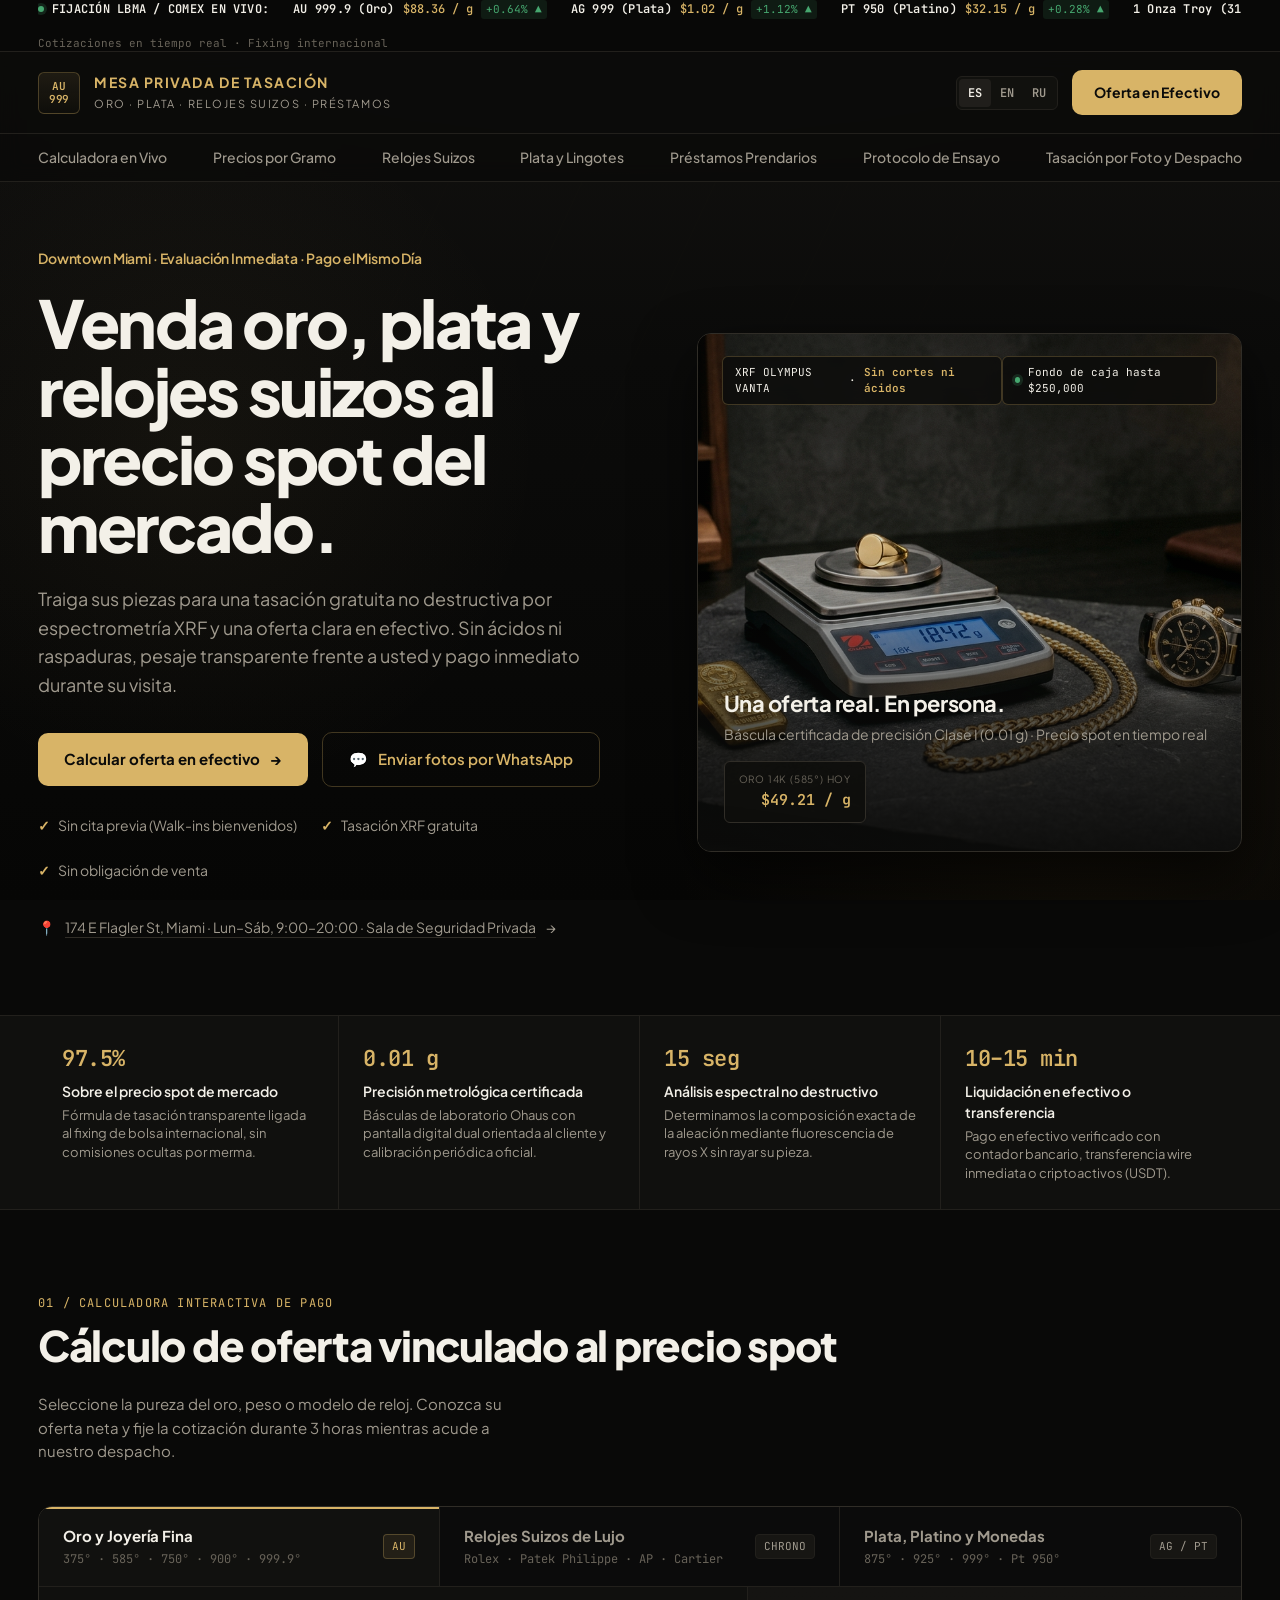
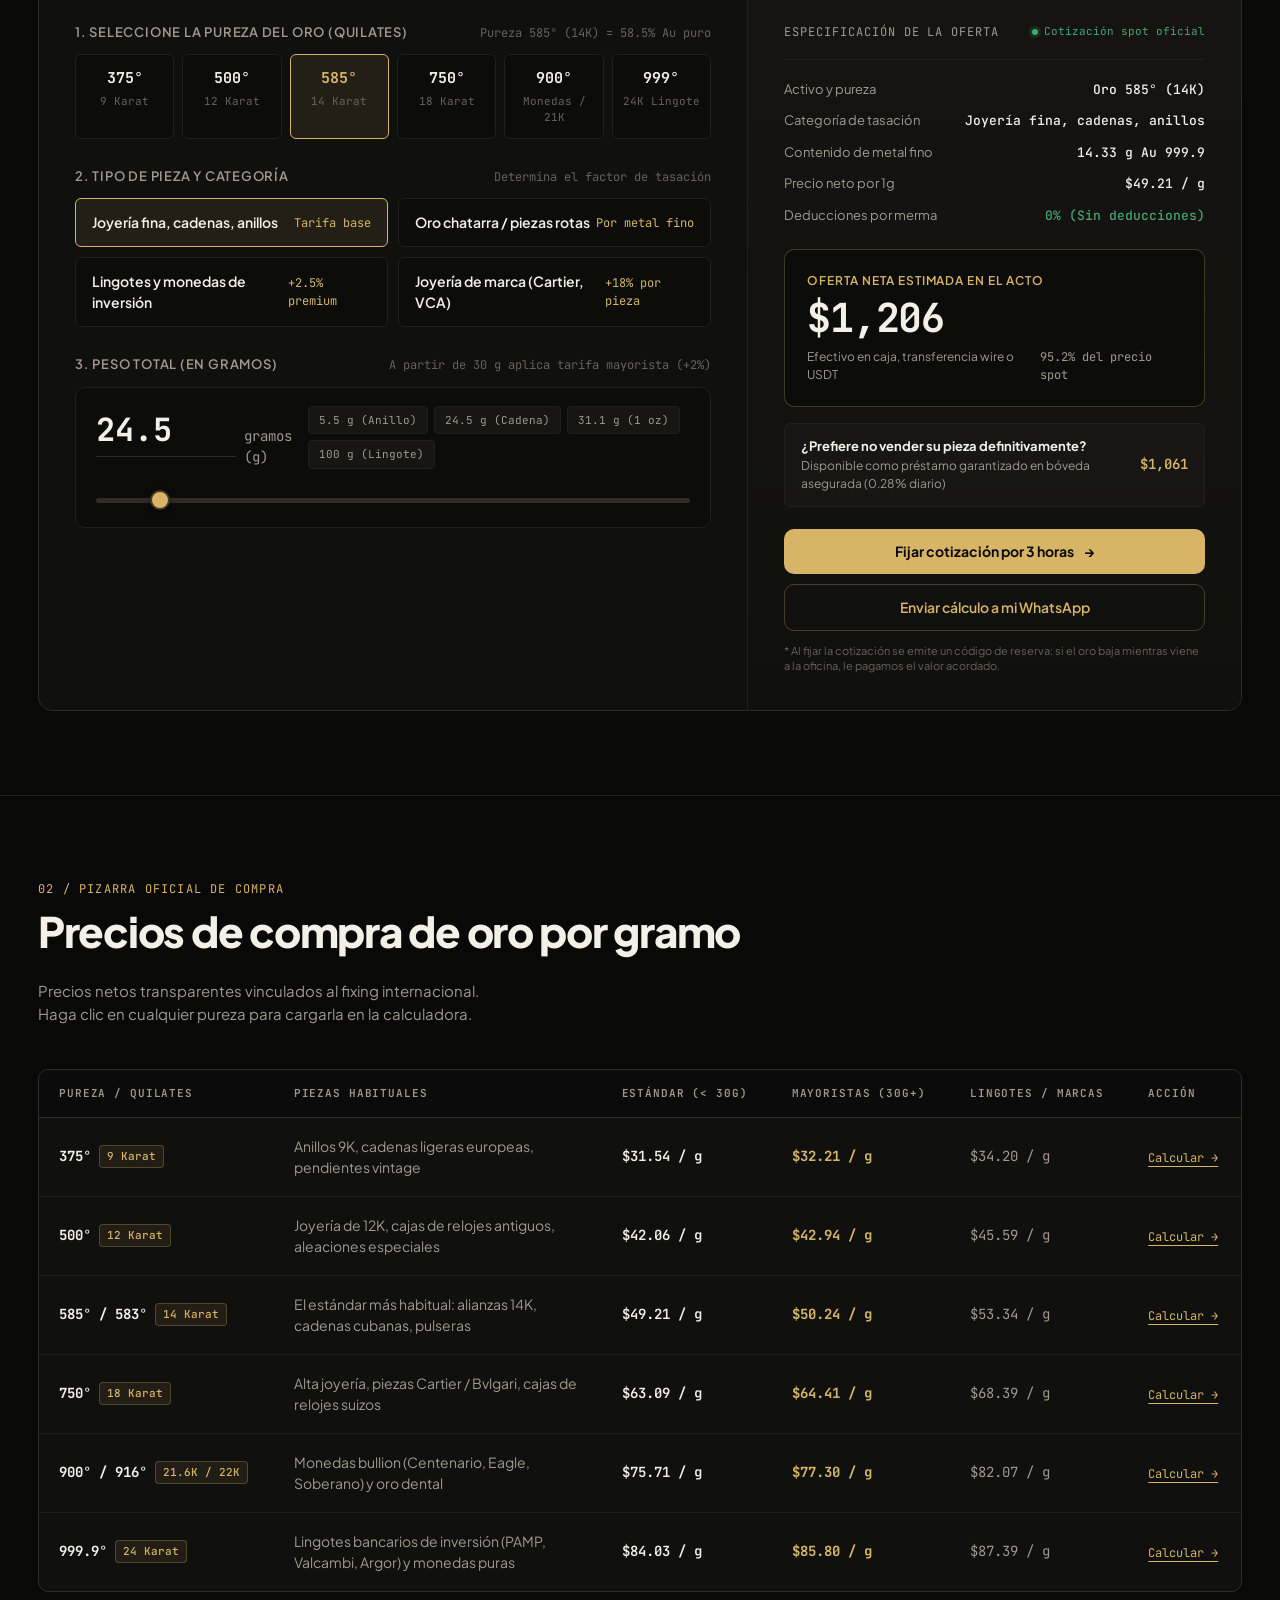
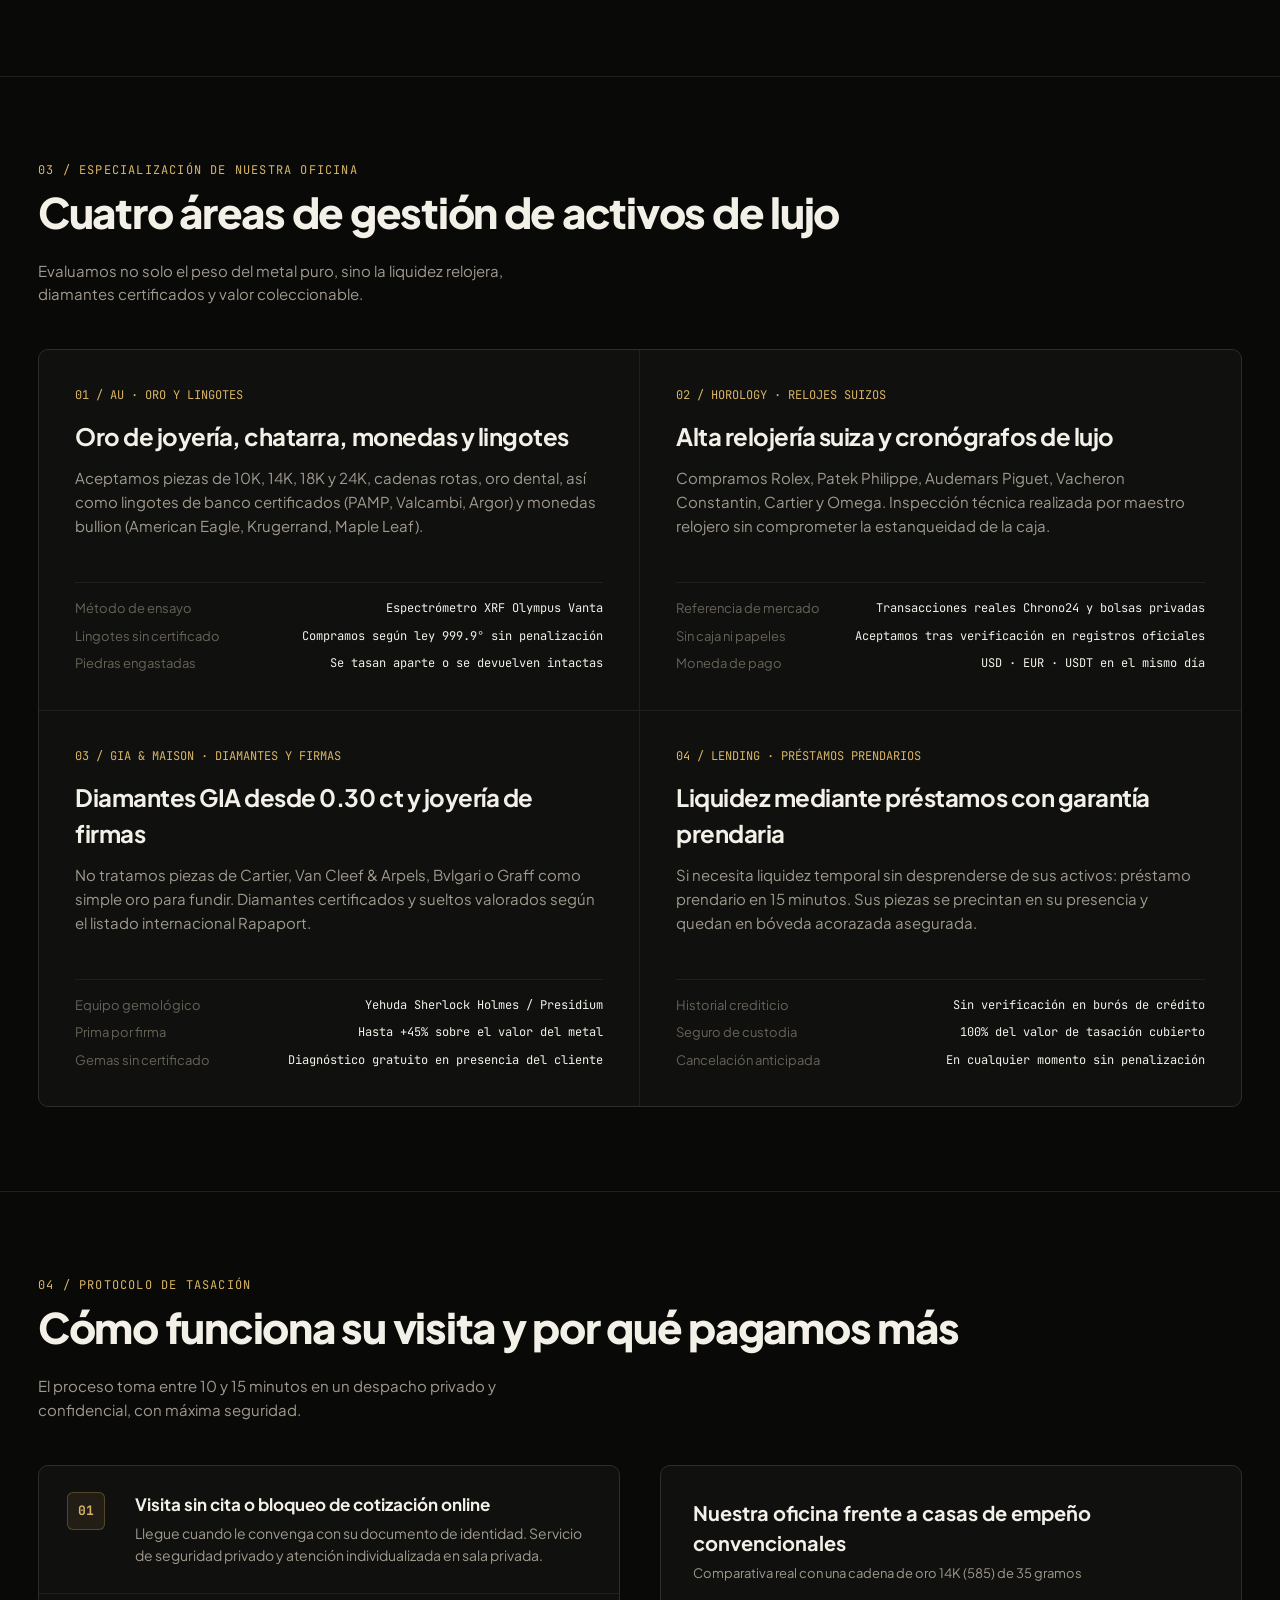
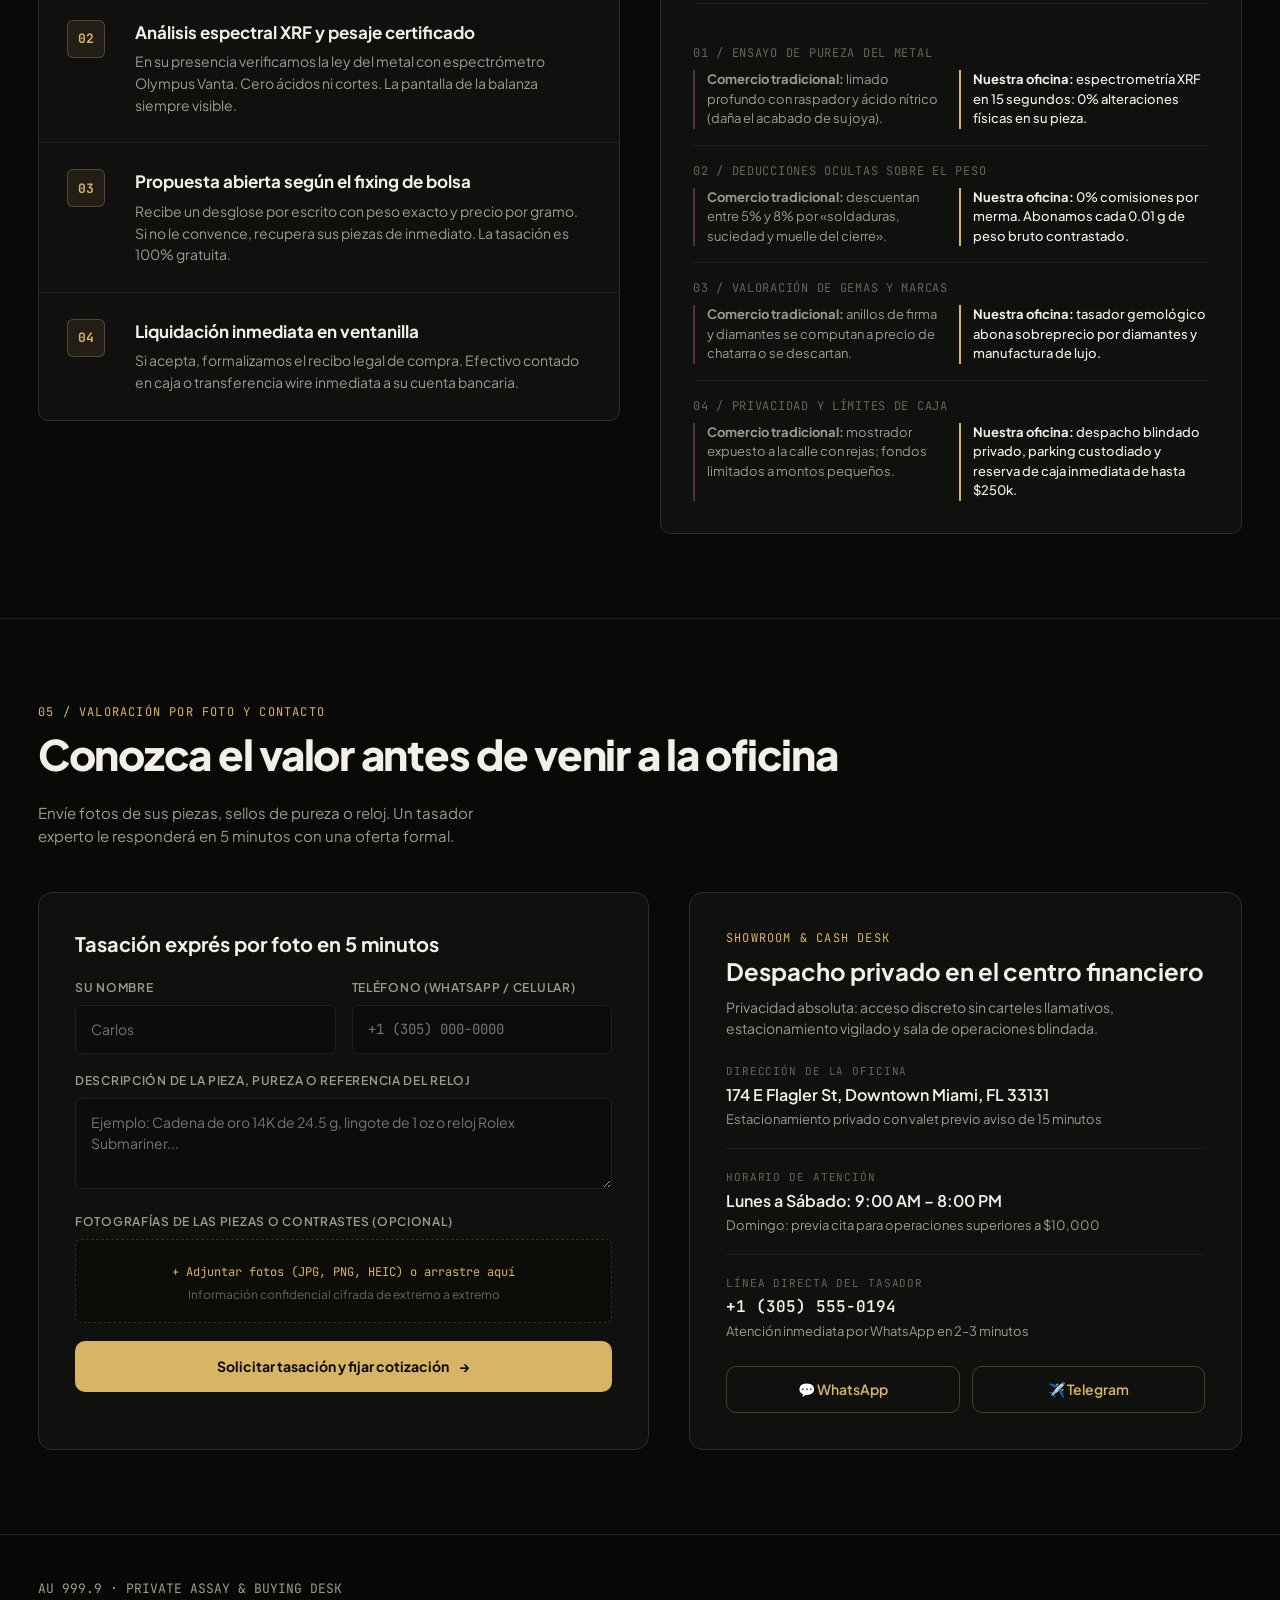
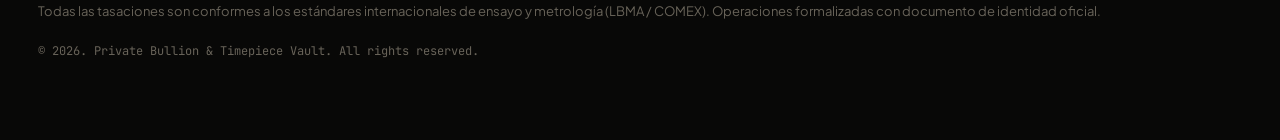
==== commit 44fb29e9: "Optimize performance: lightweight background, mobile polish, USD only, default Spanish" ====
--- a/index.html
+++ b/index.html
@@ -11,19 +11,8 @@
 </head>
 <body>
 
-  <!-- IER ANIMATED BACKGROUND LAYER -->
-  <div class="ier-bg" aria-hidden="true">
-    <div class="ier-bg__blob ier-bg__blob--1"></div>
-    <div class="ier-bg__blob ier-bg__blob--2"></div>
-    <div class="ier-bg__blob ier-bg__blob--3"></div>
-    <div class="ier-bg__lines"></div>
-    <div class="ier-bg__beam ier-bg__beam--1"></div>
-    <div class="ier-bg__beam ier-bg__beam--2"></div>
-    <div class="ier-bg__beam ier-bg__beam--3"></div>
-    <canvas></canvas>
-    <div class="ier-bg__sheen"></div>
-    <div class="ier-bg__vignette"></div>
-  </div>
+  <!-- ULTRA-LIGHTWEIGHT STATIC LUXURY BACKGROUND (0% CPU / NO LAG) -->
+  <div class="vault-bg" aria-hidden="true"></div>
 
   <div class="page-content">
   <!-- TOP LIVE SPOT TICKER BAR -->
@@ -75,18 +64,13 @@
         </a>
 
         <div class="header-actions">
-          <div class="currency-switch" aria-label="Moneda de cotización">
-            <button type="button" class="switch-btn active" data-curr="usd" id="btn-curr-usd">$ USD</button>
-            <button type="button" class="switch-btn" data-curr="rub" id="btn-curr-rub">₽ RUB</button>
-          </div>
-
           <div class="lang-switch" aria-label="Idioma">
             <button type="button" class="switch-btn active" data-lang="es" id="btn-lang-es">ES</button>
             <button type="button" class="switch-btn" data-lang="en" id="btn-lang-en">EN</button>
             <button type="button" class="switch-btn" data-lang="ru" id="btn-lang-ru">RU</button>
           </div>
 
-          <a href="#calculator-section" class="btn-gold" data-i18n="header_cta">Oferta en Efectivo</a>
+          <a href="#calculator-section" class="btn-gold header-cta-btn" data-i18n="header_cta">Oferta en Efectivo</a>
         </div>
       </div>
     </div>
--- a/styles.css
+++ b/styles.css
@@ -56,124 +56,32 @@
 }
 
 /* ==========================================
-   IER BACKGROUND ANIMATION LAYER
+   ULTRA-LIGHTWEIGHT STATIC LUXURY BACKGROUND (0% CPU / FAST LOAD)
    ========================================== */
-.ier-bg {
+.vault-bg {
   position: fixed;
   inset: 0;
-  overflow: hidden;
   pointer-events: none;
   z-index: 0;
-  background: radial-gradient(120% 90% at 50% 0%, #1d1b17 0%, #100f0d 50%, #090908 100%);
-}
-.ier-bg * {
-  box-sizing: border-box;
-}
-.ier-bg canvas {
+  background: 
+    radial-gradient(ellipse 80% 50% at 50% -10%, rgba(216, 180, 103, 0.12) 0%, transparent 60%),
+    radial-gradient(circle 600px at 85% 90%, rgba(168, 121, 42, 0.08) 0%, transparent 70%),
+    radial-gradient(circle 500px at 15% 50%, rgba(216, 180, 103, 0.05) 0%, transparent 70%),
+    linear-gradient(180deg, #131210 0%, #0b0b0a 40%, #060605 100%);
+}
+
+.vault-bg::after {
+  content: '';
   position: absolute;
   inset: 0;
-  width: 100%;
-  height: 100%;
-  z-index: 3;
-}
-.ier-bg__blob {
-  position: absolute;
-  border-radius: 50%;
-  filter: blur(80px);
-  opacity: 0;
-  z-index: 1;
-  animation: ier-in 3s ease forwards, ier-drift 24s ease-in-out infinite alternate;
-}
-.ier-bg__blob--1 {
-  width: 48vmax;
-  height: 48vmax;
-  left: 50%;
-  top: -22vmax;
-  margin-left: -24vmax;
-  background: radial-gradient(closest-side, rgba(217, 180, 90, 0.2), transparent);
-}
-.ier-bg__blob--2 {
-  width: 36vmax;
-  height: 36vmax;
-  right: -10vmax;
-  bottom: -16vmax;
-  background: radial-gradient(closest-side, rgba(168, 121, 42, 0.18), transparent);
-  animation-delay: 0.6s, -8s;
-}
-.ier-bg__blob--3 {
-  width: 36vmax;
-  height: 36vmax;
-  left: -10vmax;
-  bottom: -12vmax;
-  background: radial-gradient(closest-side, rgba(168, 121, 42, 0.15), transparent);
-  animation-delay: 1.2s, -15s;
-}
-@keyframes ier-in {
-  to { opacity: 1; }
-}
-@keyframes ier-drift {
-  0% { transform: translate(0, 0) scale(1); }
-  50% { transform: translate(-3vmax, 2vmax) scale(1.08); }
-  100% { transform: translate(3vmax, -2vmax) scale(0.95); }
-}
-.ier-bg__beam {
-  position: absolute;
-  top: -8%;
-  width: 30vmax;
-  height: 120%;
-  z-index: 2;
-  transform-origin: 50% 0;
-  mix-blend-mode: screen;
-  background: linear-gradient(180deg, rgba(255, 236, 196, 0.15) 0%, rgba(255, 225, 170, 0.05) 45%, transparent 80%);
-  clip-path: polygon(46% 0, 54% 0, 100% 100%, 0 100%);
-  opacity: 0;
-  animation: ier-flick 1.8s ease forwards, ier-sway 15s ease-in-out infinite alternate;
-}
-.ier-bg__beam--1 { left: 8%; animation-delay: 0.3s, -2s; }
-.ier-bg__beam--2 { left: 50%; margin-left: -15vmax; animation-delay: 0.7s, -7s; }
-.ier-bg__beam--3 { right: 8%; animation-delay: 1.1s, -11s; }
-@keyframes ier-flick {
-  0% { opacity: 0; }
-  12% { opacity: 0.8; }
-  18% { opacity: 0.15; }
-  28% { opacity: 0.9; }
-  36% { opacity: 0.35; }
-  50%, 100% { opacity: 1; }
-}
-@keyframes ier-sway {
-  0% { transform: rotate(-6deg); }
-  100% { transform: rotate(6deg); }
-}
-.ier-bg__lines {
-  position: absolute;
-  inset: 0;
-  z-index: 2;
-  opacity: 0.5;
-  background: repeating-linear-gradient(115deg, transparent 0 140px, rgba(217, 180, 90, 0.035) 140px 141px);
-  -webkit-mask-image: radial-gradient(70% 70% at 50% 40%, #000, transparent);
-          mask-image: radial-gradient(70% 70% at 50% 40%, #000, transparent);
-}
-.ier-bg__sheen {
-  position: absolute;
-  inset: -30%;
-  z-index: 4;
-  background: linear-gradient(115deg, transparent 45%, rgba(255, 236, 190, 0.05) 50%, transparent 55%);
-  transform: translateX(-60%);
-  animation: ier-sweep 11s 3s ease-in-out infinite;
-}
-@keyframes ier-sweep {
-  0% { transform: translateX(-60%); }
-  30%, 100% { transform: translateX(60%); }
-}
-.ier-bg__vignette {
-  position: absolute;
-  inset: 0;
-  z-index: 5;
-  background: radial-gradient(120% 100% at 50% 40%, transparent 55%, rgba(5, 5, 4, 0.75) 100%);
-}
-@media (prefers-reduced-motion: reduce) {
-  .ier-bg * { animation: none !important; opacity: 1 !important; }
-  .ier-bg__sheen { display: none; }
+  opacity: 0.22;
+  background-image: repeating-linear-gradient(
+    115deg,
+    transparent 0 120px,
+    rgba(216, 180, 103, 0.035) 120px 121px
+  );
+  mask-image: radial-gradient(70% 70% at 50% 30%, #000, transparent);
+  -webkit-mask-image: radial-gradient(70% 70% at 50% 30%, #000, transparent);
 }
 
 .page-content {
@@ -1709,7 +1617,7 @@
 }
 
 /* ==========================================
-   RESPONSIVE BREAKPOINTS
+   RESPONSIVE BREAKPOINTS (POLISHED MOBILE UX)
    ========================================== */
 @media (max-width: 1024px) {
   .hero-grid,
@@ -1738,15 +1646,193 @@
   }
 }
 
-@media (max-width: 720px) {
+@media (max-width: 768px) {
   .container {
-    padding: 0 18px;
-  }
-
+    padding: 0 16px;
+  }
+
+  /* Compact mobile header */
+  .header-top {
+    padding: 10px 0;
+    gap: 12px;
+  }
+
+  .brand-mark {
+    gap: 10px;
+  }
+
+  .hallmark-stamp {
+    width: 36px;
+    height: 36px;
+    font-size: 10px;
+  }
+
+  .brand-title {
+    font-size: 12px;
+    letter-spacing: 0.08em;
+  }
+
+  .brand-subtitle {
+    font-size: 9px;
+    letter-spacing: 0.1em;
+  }
+
+  .header-actions {
+    gap: 8px;
+  }
+
+  .lang-switch .switch-btn {
+    padding: 4px 6px;
+    font-size: 11px;
+  }
+
+  .header-cta-btn {
+    padding: 8px 14px;
+    font-size: 12px;
+  }
+
+  .header-nav {
+    padding: 10px 0;
+    gap: 16px;
+    -webkit-overflow-scrolling: touch;
+  }
+
+  .nav-link {
+    font-size: 13px;
+  }
+
+  /* Hero Mobile */
   .hero-section {
-    padding: 36px 0 48px;
-  }
-
+    padding: 24px 0 36px;
+  }
+
+  .hero-eyebrow {
+    font-size: 12px;
+    margin-bottom: 12px;
+  }
+
+  .hero-title {
+    font-size: clamp(26px, 7.8vw, 38px);
+    line-height: 1.1;
+    margin-bottom: 16px;
+    letter-spacing: -0.025em;
+  }
+
+  .hero-lead {
+    font-size: 15px;
+    line-height: 1.5;
+    margin-bottom: 22px;
+  }
+
+  .hero-cta-row {
+    flex-direction: column;
+    width: 100%;
+    gap: 10px;
+    margin-bottom: 20px;
+  }
+
+  .hero-cta-row .btn-gold,
+  .hero-cta-row .btn-outline-gold {
+    width: 100%;
+    padding: 14px;
+    font-size: 15px;
+    text-align: center;
+    justify-content: center;
+  }
+
+  .hero-trust-row {
+    gap: 8px 14px;
+    font-size: 12.5px;
+    margin-bottom: 20px;
+  }
+
+  .hero-location-link {
+    font-size: 12.5px;
+  }
+
+  .hero-visual-card {
+    aspect-ratio: auto;
+    height: 360px;
+    margin-top: 8px;
+  }
+
+  .hero-visual-top {
+    padding: 12px 14px;
+    gap: 8px;
+    flex-wrap: wrap;
+  }
+
+  .assay-badge {
+    padding: 5px 8px;
+    font-size: 10px;
+  }
+
+  .hero-visual-bottom {
+    padding: 18px 16px;
+  }
+
+  .hero-visual-caption h3 {
+    font-size: 18px;
+  }
+
+  .hero-visual-caption p {
+    font-size: 12px;
+  }
+
+  .hero-live-scale-pill {
+    padding: 6px 10px;
+  }
+
+  .scale-pill-label {
+    font-size: 9px;
+  }
+
+  .scale-pill-value {
+    font-size: 13px;
+  }
+
+  /* Guarantees */
+  .ledger-grid {
+    grid-template-columns: repeat(2, 1fr);
+  }
+
+  .ledger-cell {
+    padding: 18px 14px;
+  }
+
+  .ledger-num {
+    font-size: 19px;
+    margin-bottom: 4px;
+  }
+
+  .ledger-title {
+    font-size: 13px;
+  }
+
+  .ledger-desc {
+    font-size: 12px;
+    line-height: 1.45;
+  }
+
+  /* Sections */
+  .section {
+    padding: 48px 0;
+  }
+
+  .section-header {
+    margin-bottom: 28px;
+    gap: 12px;
+  }
+
+  .section-title {
+    font-size: clamp(24px, 6.5vw, 32px);
+  }
+
+  .section-subtitle {
+    font-size: 14px;
+  }
+
+  /* Calculator Mobile */
   .calc-tabs {
     grid-template-columns: 1fr;
   }
@@ -1754,28 +1840,187 @@
   .calc-tab {
     border-right: none;
     border-bottom: 1px solid var(--border-subtle);
+    padding: 12px 16px;
+  }
+
+  .calc-tab-title {
+    font-size: 14px;
+  }
+
+  .calc-tab-sub {
+    font-size: 11px;
+  }
+
+  .calc-controls {
+    padding: 20px 16px;
   }
 
   .karat-grid {
     grid-template-columns: repeat(3, 1fr);
+    gap: 6px;
+  }
+
+  .karat-btn {
+    padding: 10px 4px;
+  }
+
+  .karat-main {
+    font-size: 14px;
+  }
+
+  .karat-sub {
+    font-size: 10px;
   }
 
   .category-pills,
-  .watch-select-grid,
-  .categories-grid,
-  .form-row-2,
-  .comp-vs-grid,
+  .watch-select-grid {
+    grid-template-columns: 1fr;
+    gap: 8px;
+  }
+
+  .cat-pill {
+    padding: 11px 14px;
+  }
+
+  .weight-box {
+    padding: 14px 12px;
+  }
+
+  .weight-number-input {
+    font-size: 26px;
+    width: 100px;
+  }
+
+  .weight-presets {
+    gap: 4px;
+  }
+
+  .preset-chip {
+    padding: 5px 8px;
+    font-size: 11px;
+  }
+
+  .calc-receipt {
+    padding: 22px 16px;
+  }
+
+  .receipt-payout-box {
+    padding: 18px 16px;
+  }
+
+  .payout-amount {
+    font-size: clamp(26px, 7vw, 36px);
+  }
+
+  .loan-alternative-box {
+    flex-direction: column;
+    align-items: flex-start;
+    gap: 8px;
+  }
+
+  /* Rates Table Mobile */
+  .rates-table-wrap {
+    -webkit-overflow-scrolling: touch;
+    border-radius: var(--radius-sm);
+  }
+
+  .rates-table th,
+  .rates-table td {
+    padding: 12px 14px;
+    font-size: 13px;
+  }
+
+  /* Categories & Specs Mobile */
+  .categories-grid {
+    grid-template-columns: 1fr;
+  }
+
+  .category-card {
+    padding: 24px 18px;
+    border-right: none !important;
+    border-bottom: 1px solid var(--border-subtle) !important;
+  }
+
+  .cat-title {
+    font-size: 20px;
+    margin-bottom: 8px;
+  }
+
+  .cat-desc {
+    font-size: 14px;
+    margin-bottom: 16px;
+  }
+
+  /* Protocol & Comparison Mobile */
+  .step-row {
+    padding: 18px 16px;
+    grid-template-columns: 38px 1fr;
+    gap: 12px;
+  }
+
+  .step-num {
+    width: 32px;
+    height: 32px;
+    font-size: 12px;
+  }
+
+  .step-title {
+    font-size: 15px;
+  }
+
+  .step-text {
+    font-size: 13px;
+  }
+
+  .comparison-card {
+    padding: 20px 16px;
+  }
+
+  .comp-title {
+    font-size: 18px;
+  }
+
+  .comp-vs-grid {
+    grid-template-columns: 1fr;
+    gap: 10px;
+  }
+
+  /* Forms & Inputs: 16px prevents iOS auto-zoom */
+  .form-row-2 {
+    grid-template-columns: 1fr;
+    gap: 0;
+  }
+
+  .appraisal-form-card,
+  .office-info-card {
+    padding: 22px 16px;
+  }
+
+  .text-input,
+  .textarea-input,
+  .custom-select {
+    font-size: 16px !important;
+    padding: 12px 14px;
+  }
+
+  .footer-inner {
+    flex-direction: column;
+    align-items: flex-start;
+    gap: 12px;
+  }
+}
+
+@media (max-width: 480px) {
   .ledger-grid {
     grid-template-columns: 1fr;
   }
 
-  .category-card {
-    border-right: none !important;
-    border-bottom: 1px solid var(--border-subtle) !important;
-  }
-
-  .ledger-cell {
-    border-right: none !important;
+  .ledger-cell:nth-child(1) {
     border-bottom: 1px solid var(--border-subtle);
   }
-}
+
+  .header-cta-btn {
+    padding: 7px 11px;
+    font-size: 11px;
+  }
+}
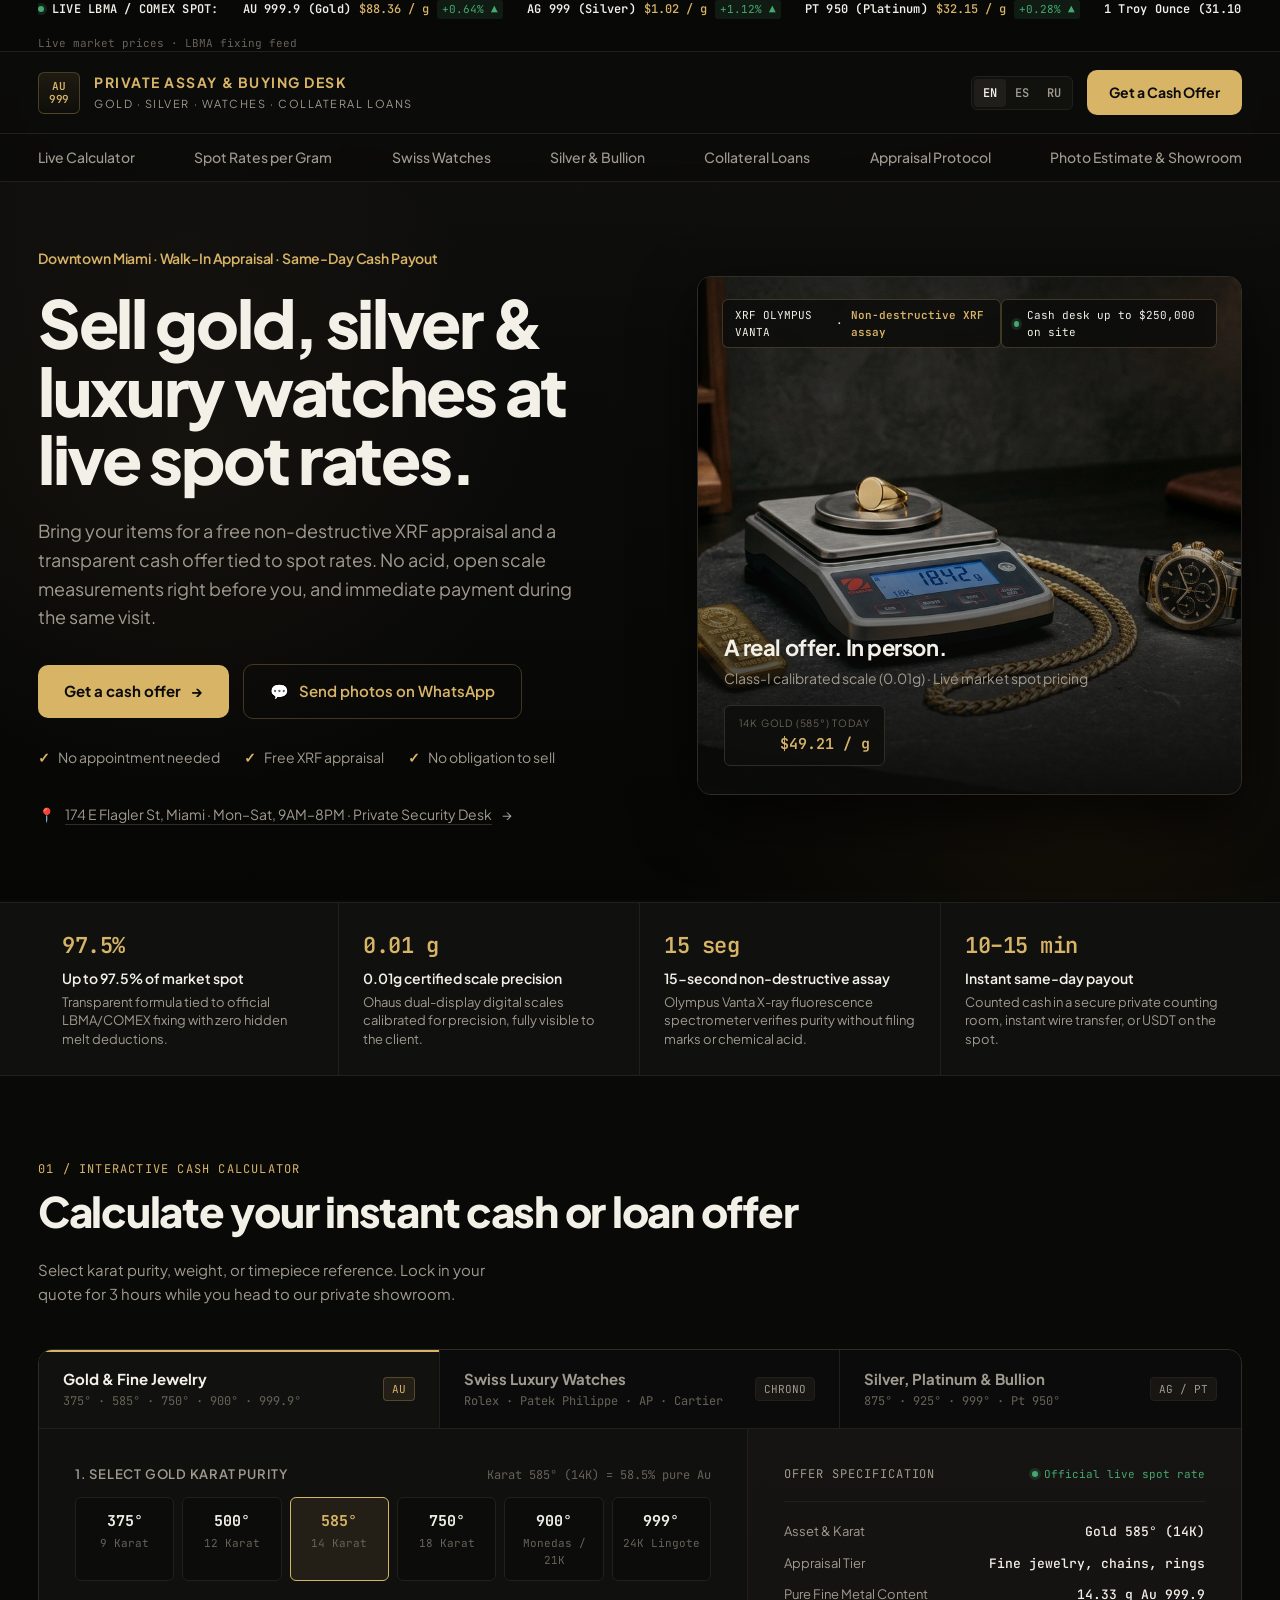
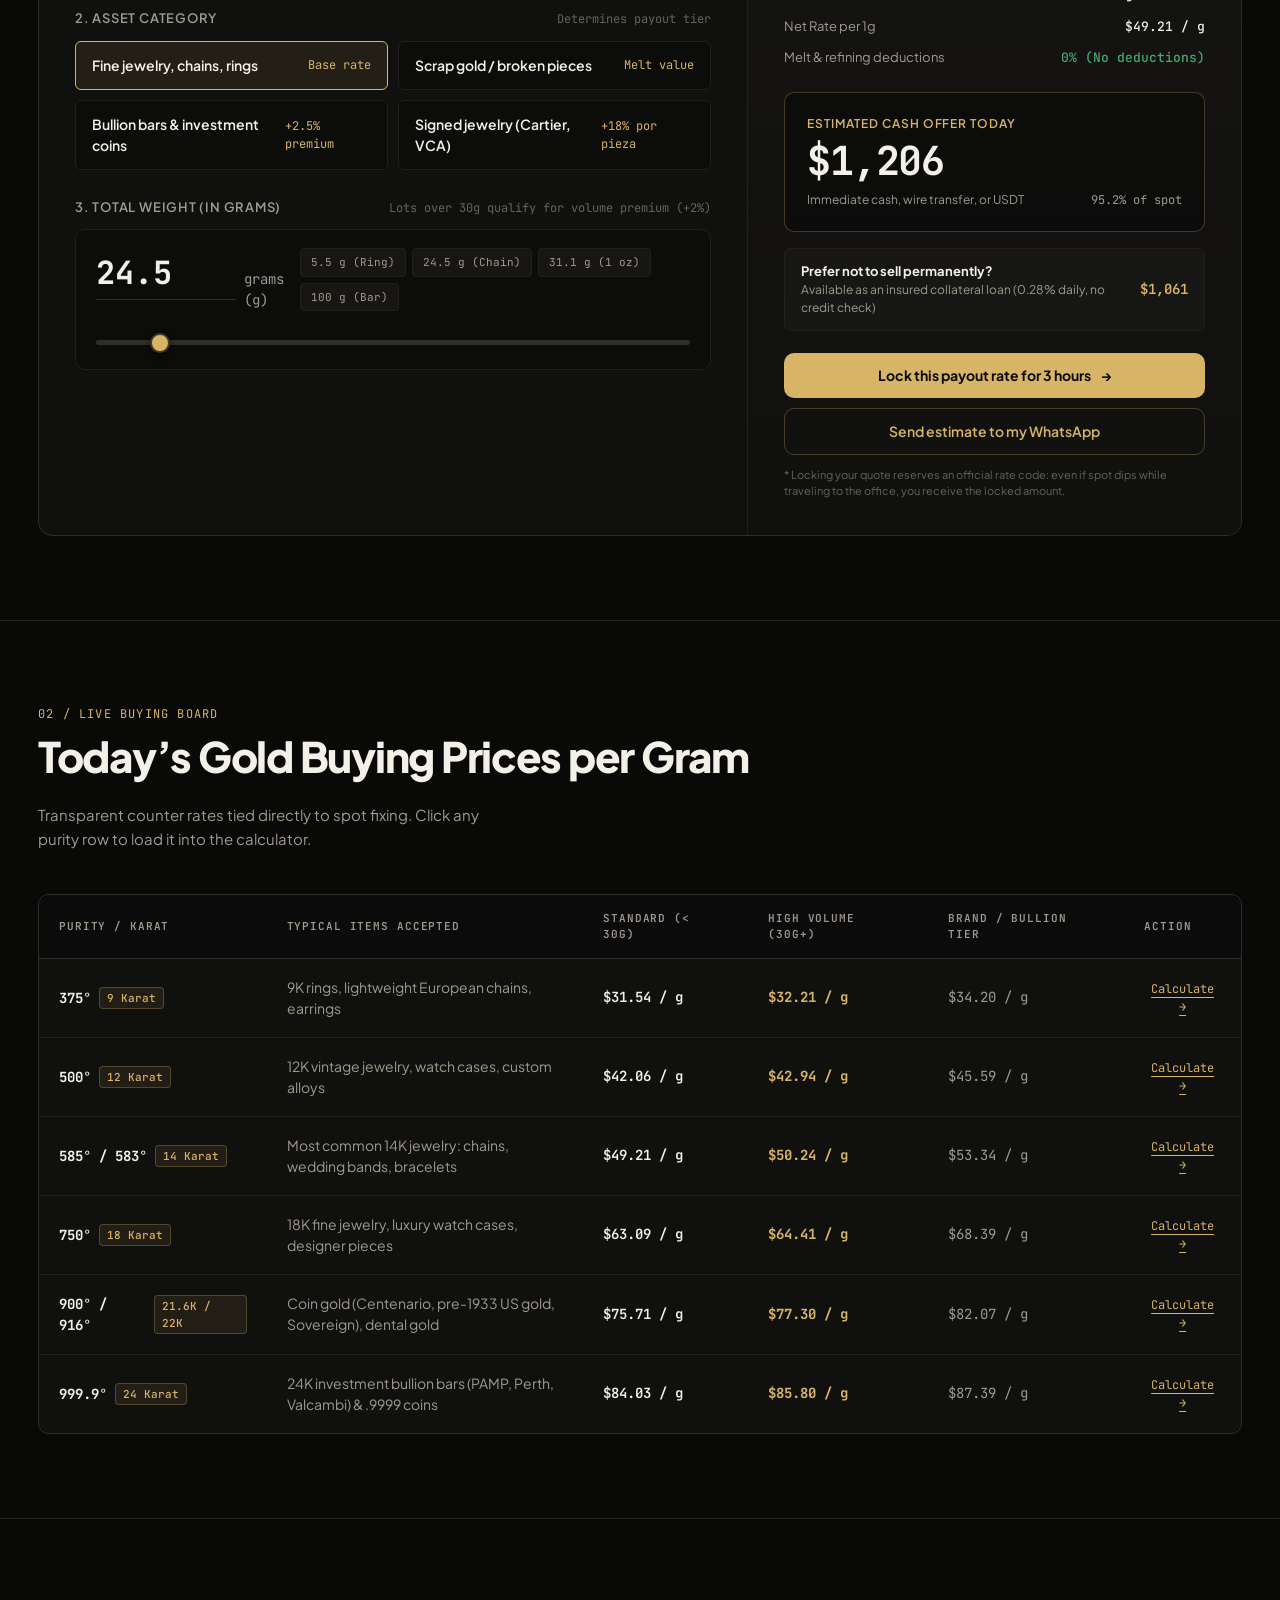
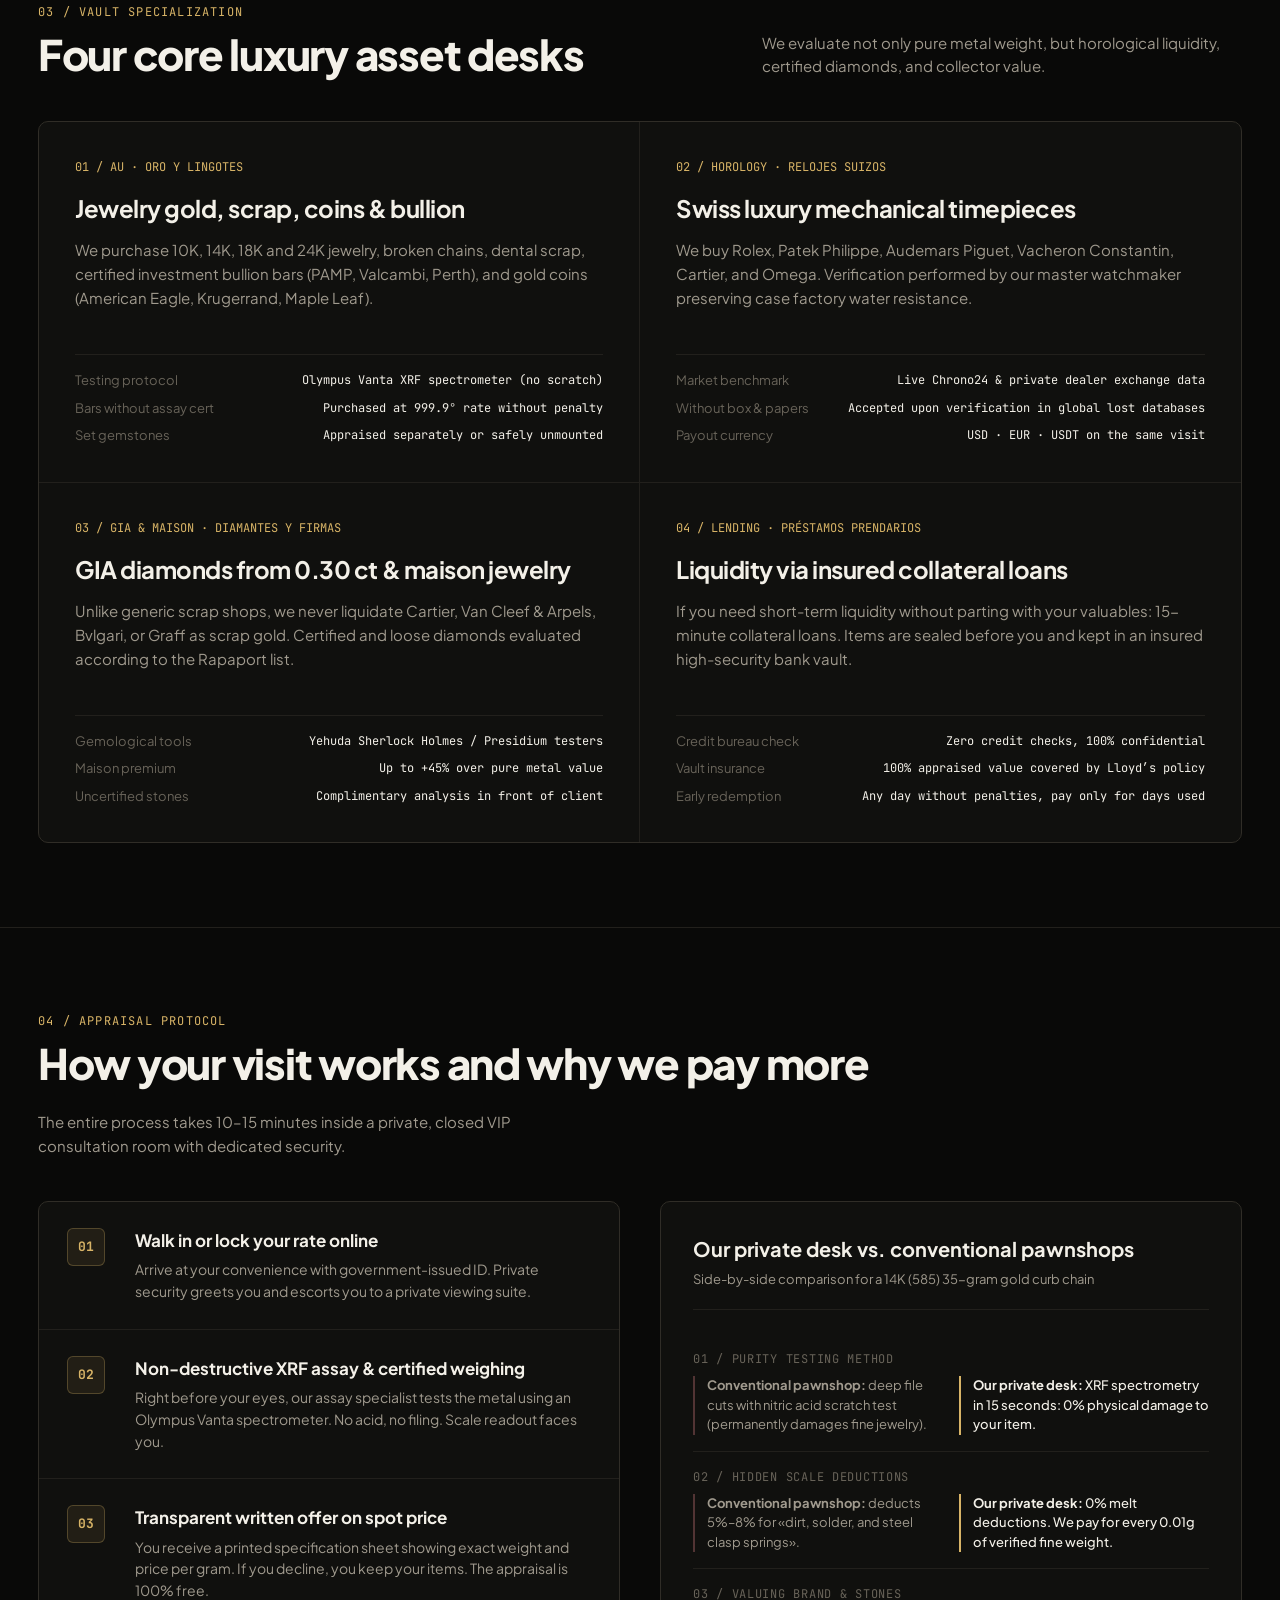
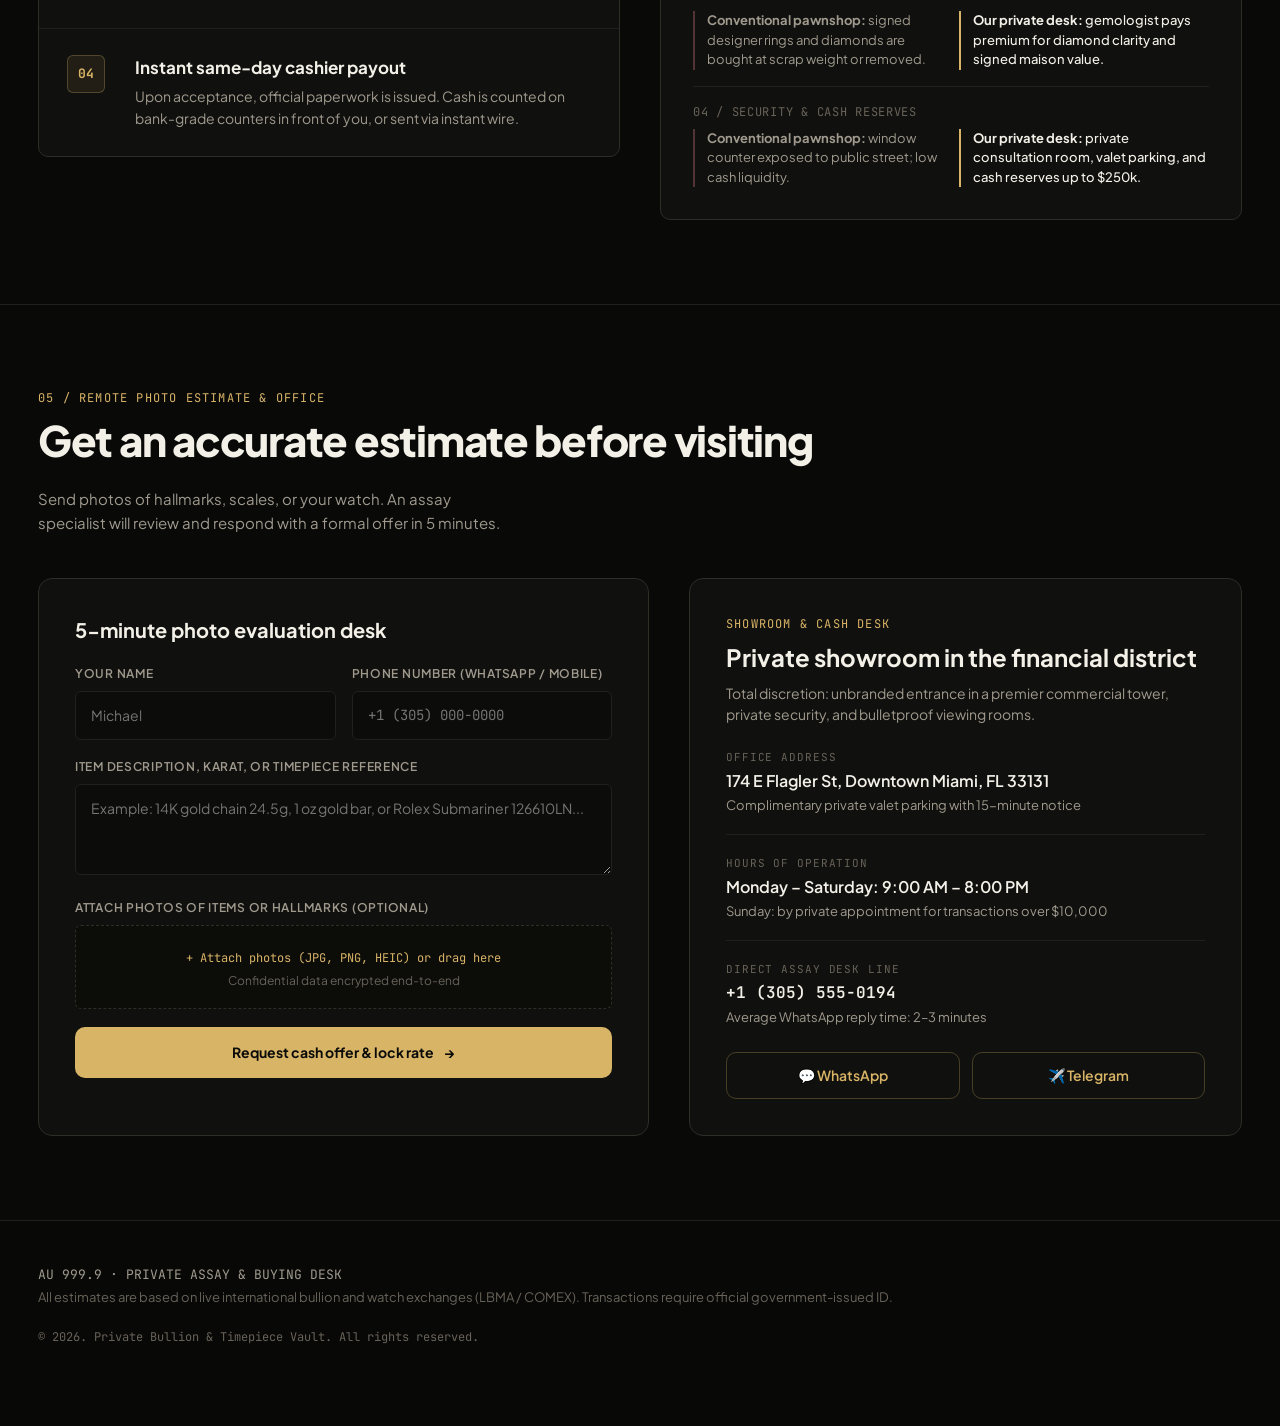
==== commit b1e8ded5: "Set English as default language with EN -> ES -> RU order" ====
--- a/index.html
+++ b/index.html
@@ -1,9 +1,9 @@
 <!DOCTYPE html>
-<html lang="es">
+<html lang="en">
 <head>
   <meta charset="UTF-8" />
   <meta name="viewport" content="width=device-width, initial-scale=1.0" />
-  <title data-i18n="page_title">Oficina Privada de Tasación · Oro, Plata y Relojes Suizos</title>
+  <title data-i18n="page_title">Private Assay & Buying Desk · Gold, Silver & Swiss Timepieces</title>
   <link rel="preconnect" href="https://fonts.googleapis.com">
   <link rel="preconnect" href="https://fonts.gstatic.com" crossorigin>
   <link href="https://fonts.googleapis.com/css2?family=Instrument+Serif:ital@0;1&family=JetBrains+Mono:wght@400;500;600;700&family=Plus+Jakarta+Sans:wght@400;500;600;700;800&display=swap" rel="stylesheet">
@@ -64,13 +64,13 @@
         </a>
 
         <div class="header-actions">
-          <div class="lang-switch" aria-label="Idioma">
-            <button type="button" class="switch-btn active" data-lang="es" id="btn-lang-es">ES</button>
-            <button type="button" class="switch-btn" data-lang="en" id="btn-lang-en">EN</button>
+          <div class="lang-switch" aria-label="Language">
+            <button type="button" class="switch-btn active" data-lang="en" id="btn-lang-en">EN</button>
+            <button type="button" class="switch-btn" data-lang="es" id="btn-lang-es">ES</button>
             <button type="button" class="switch-btn" data-lang="ru" id="btn-lang-ru">RU</button>
           </div>
 
-          <a href="#calculator-section" class="btn-gold header-cta-btn" data-i18n="header_cta">Oferta en Efectivo</a>
+          <a href="#calculator-section" class="btn-gold header-cta-btn" data-i18n="header_cta">Get a Cash Offer</a>
         </div>
       </div>
     </div>
